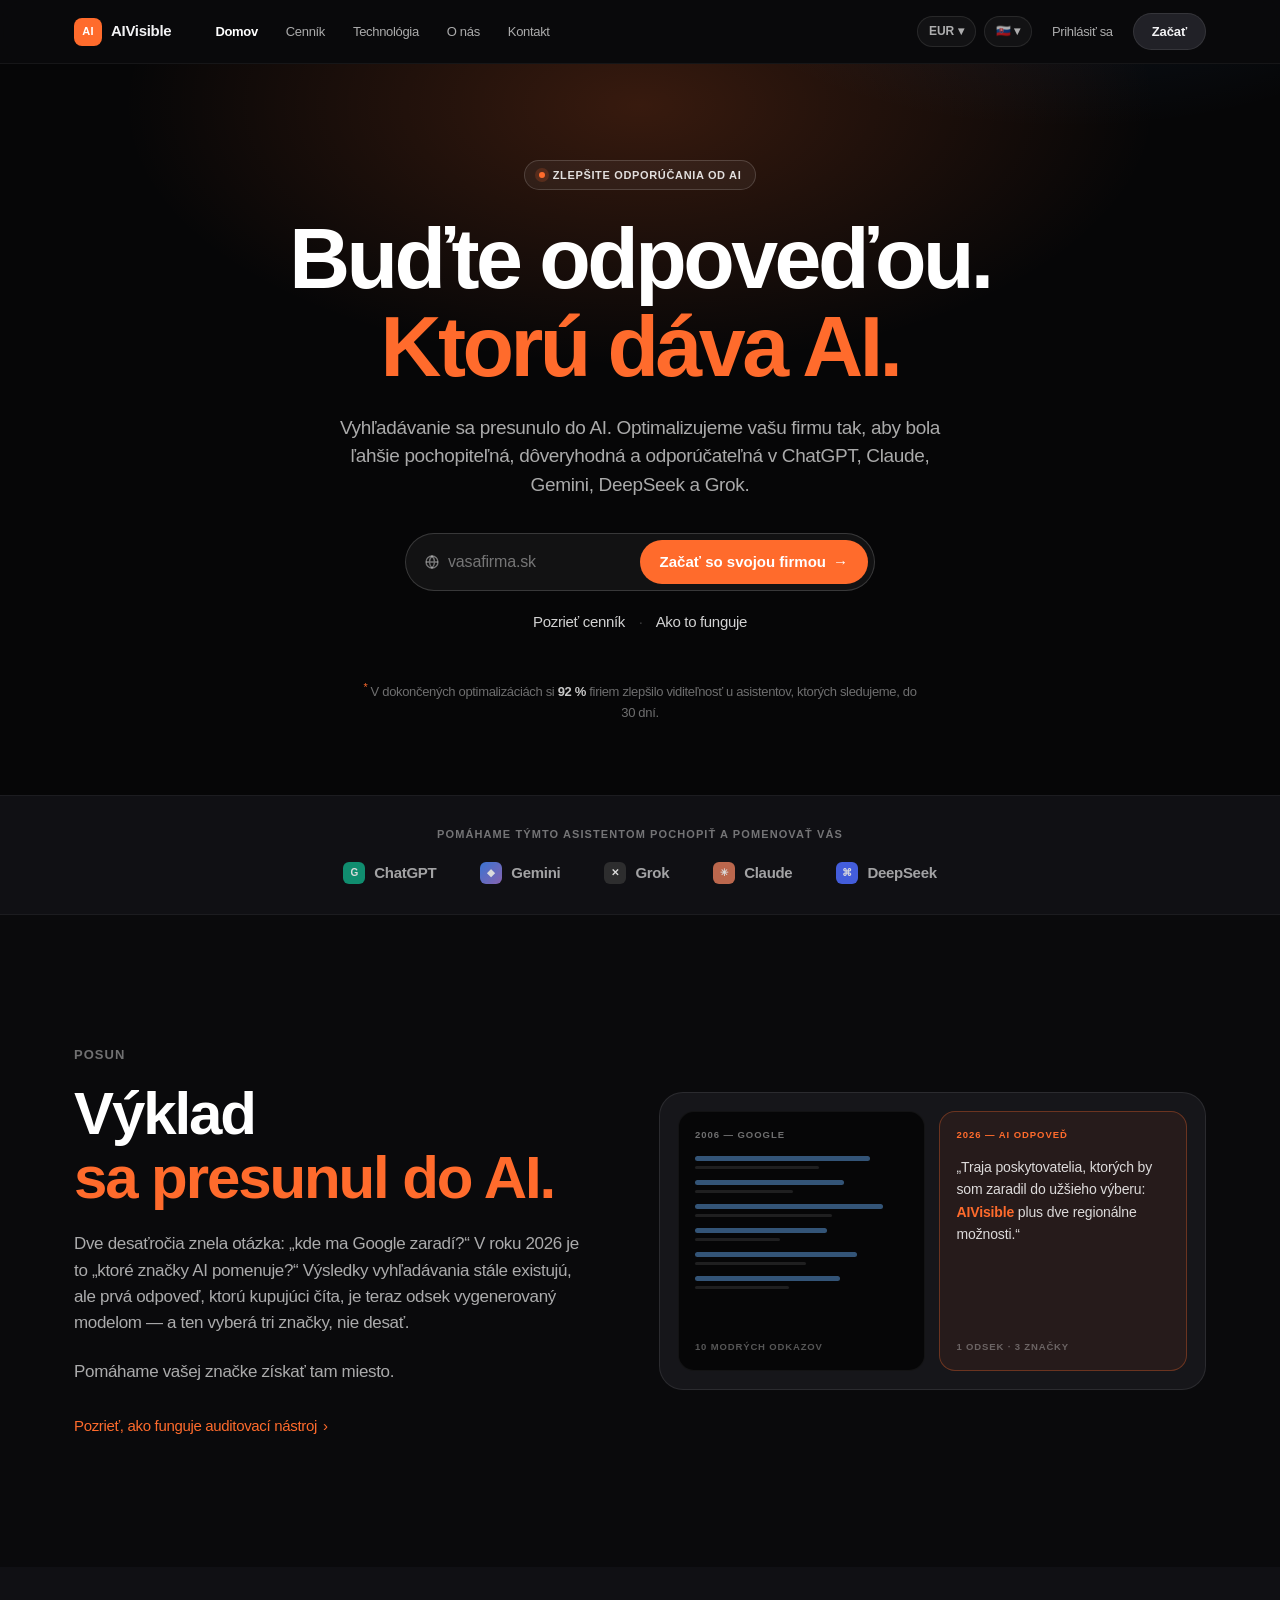
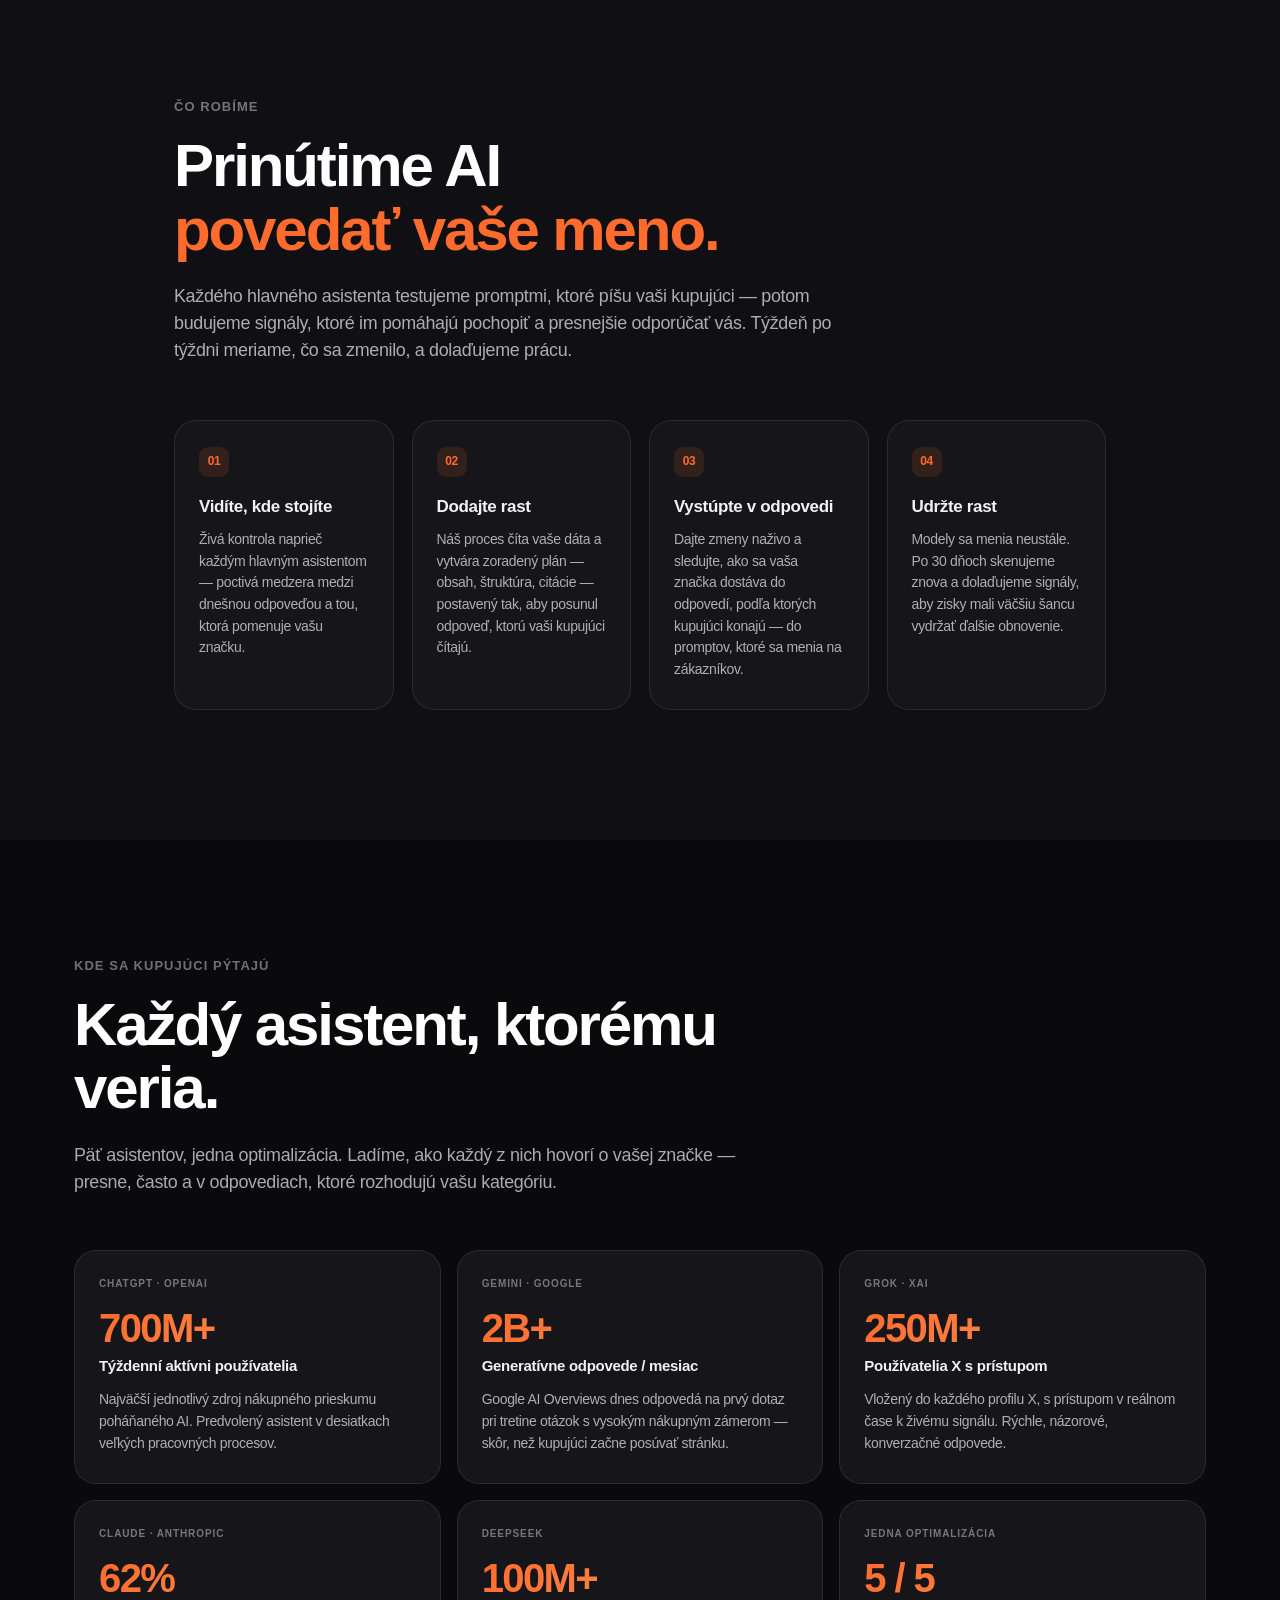
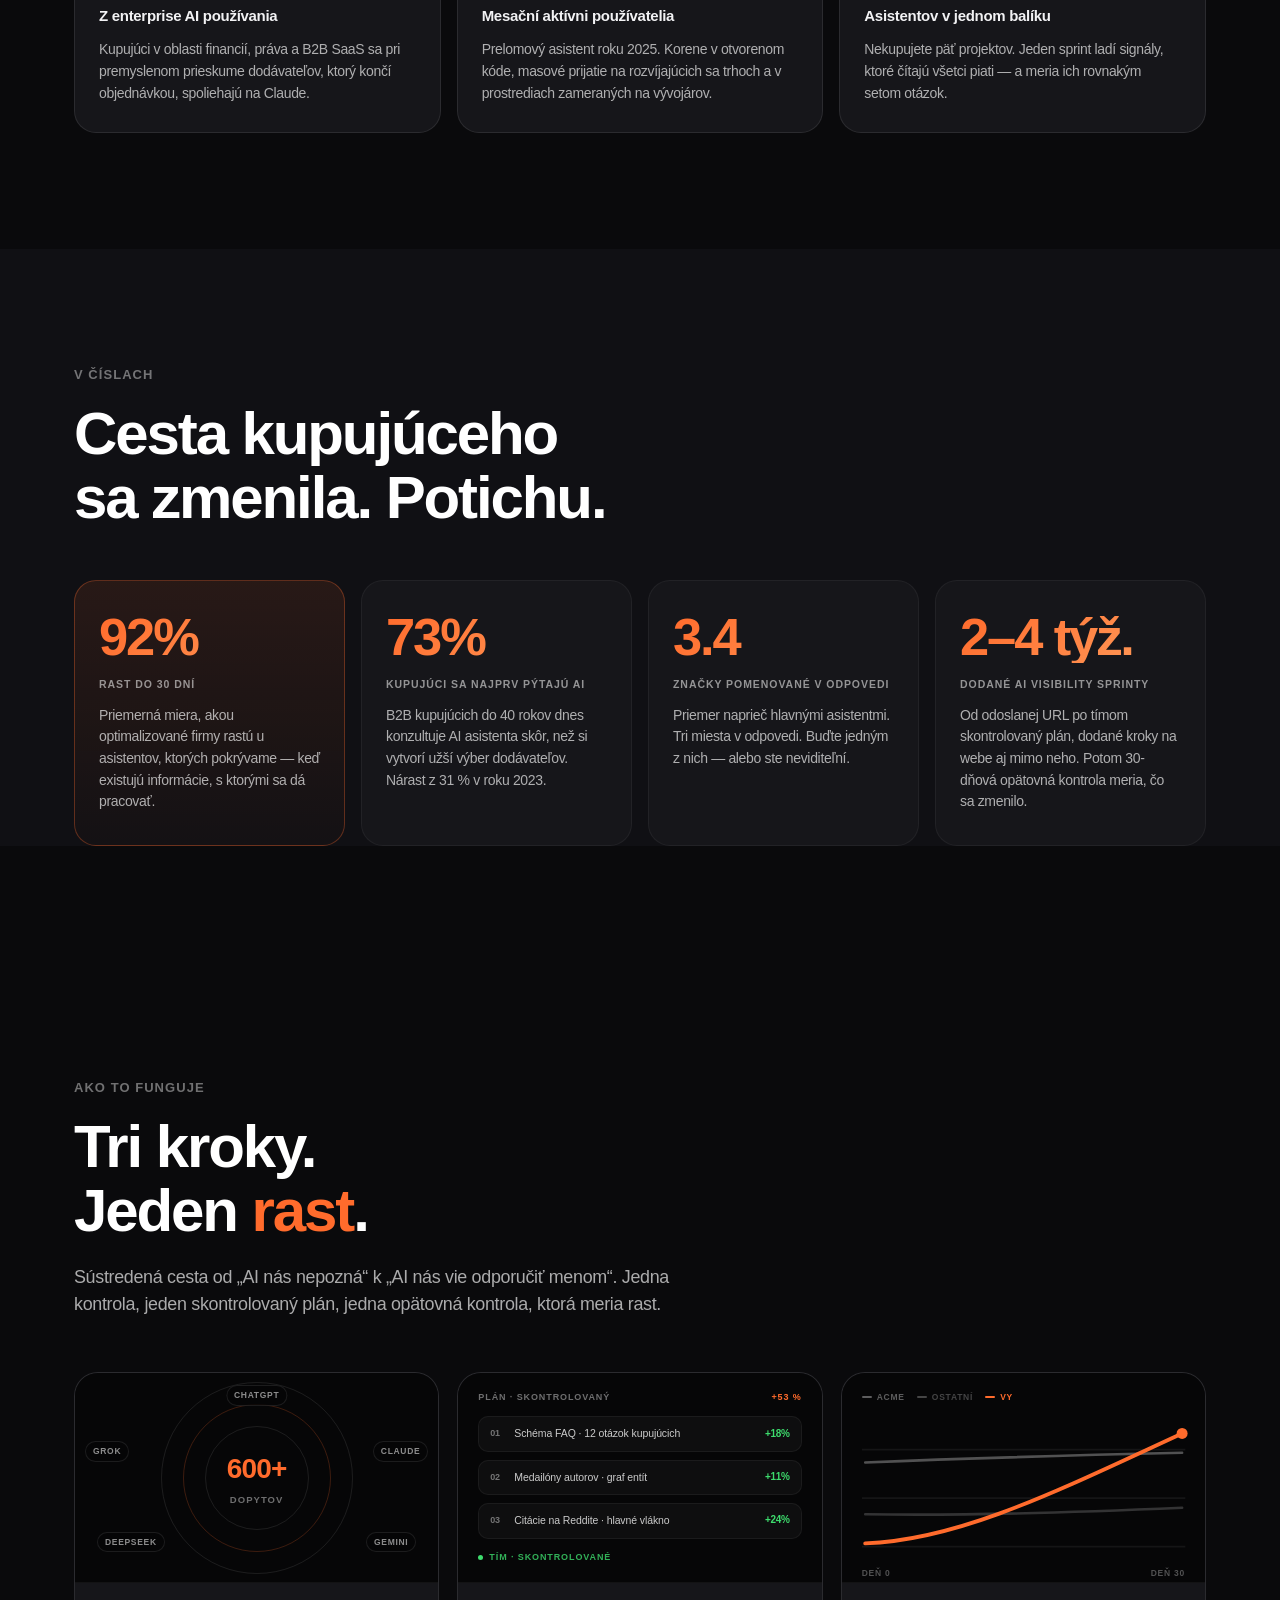
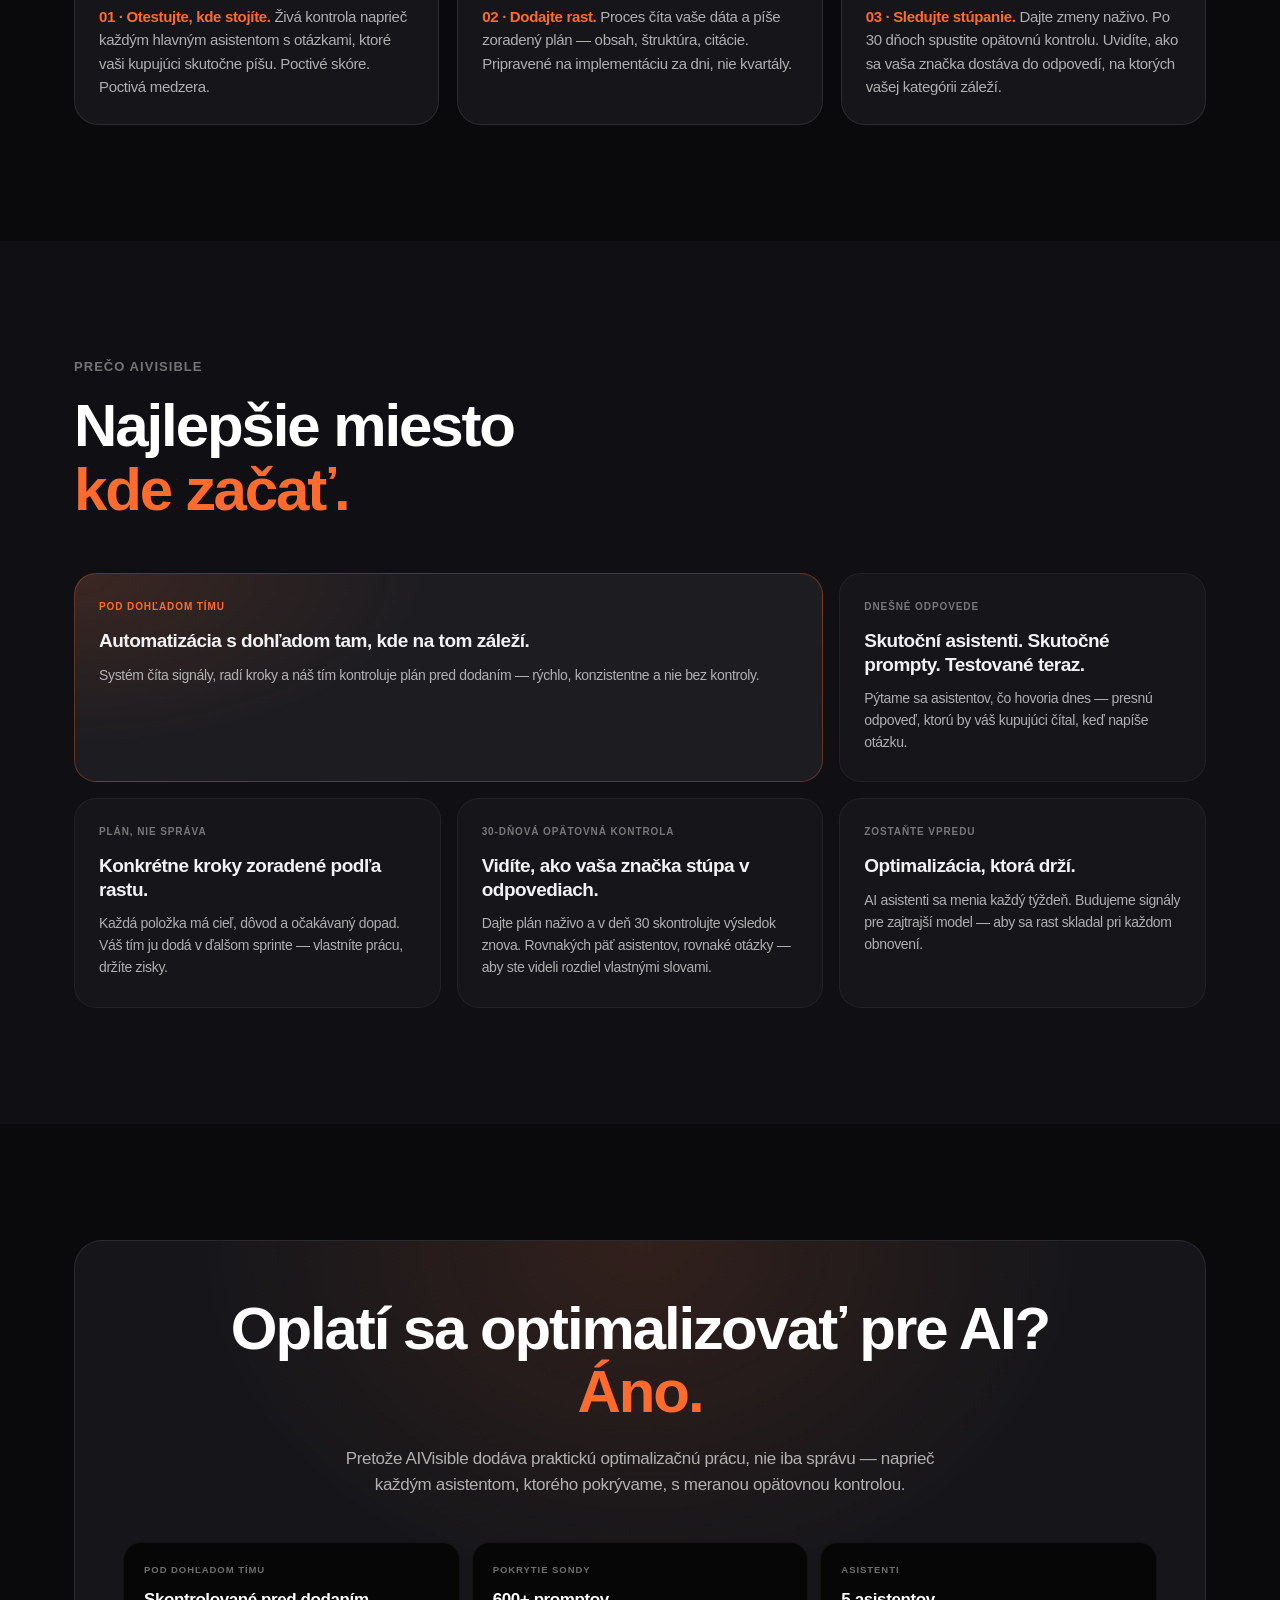
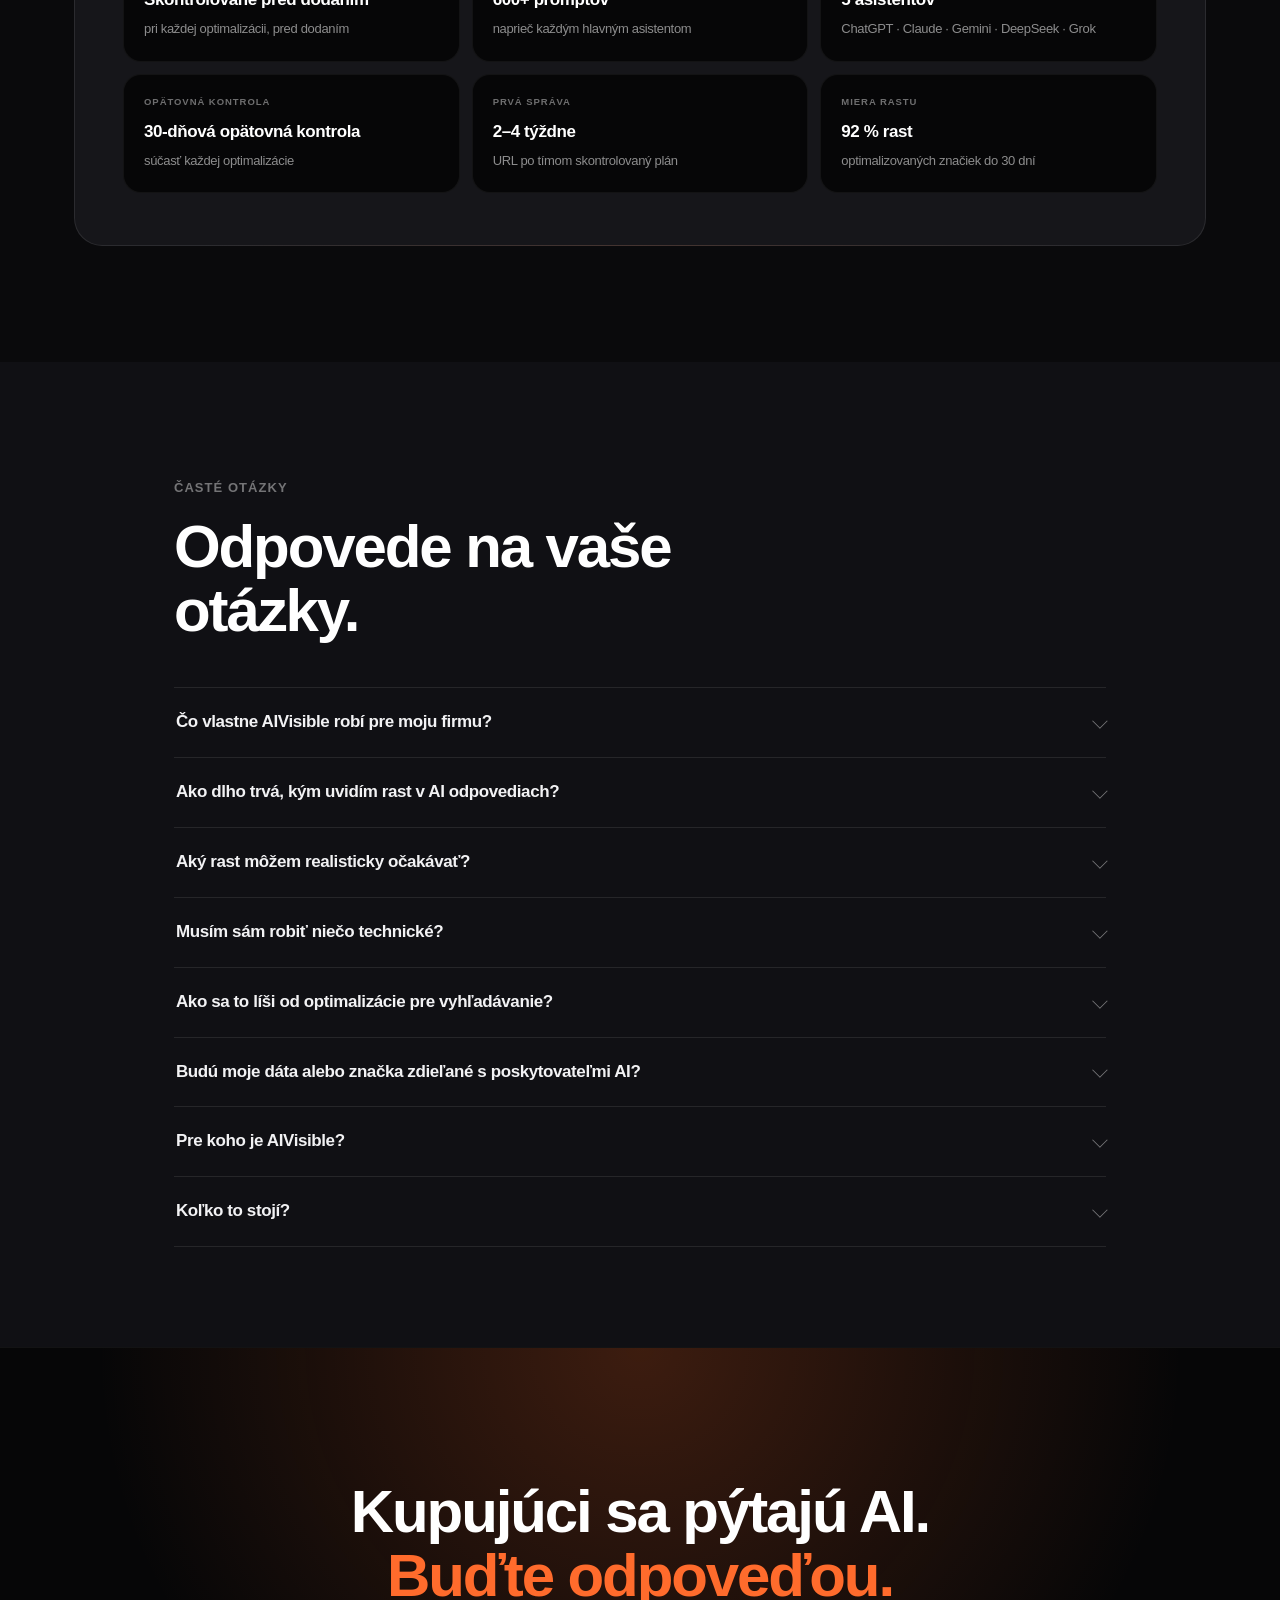
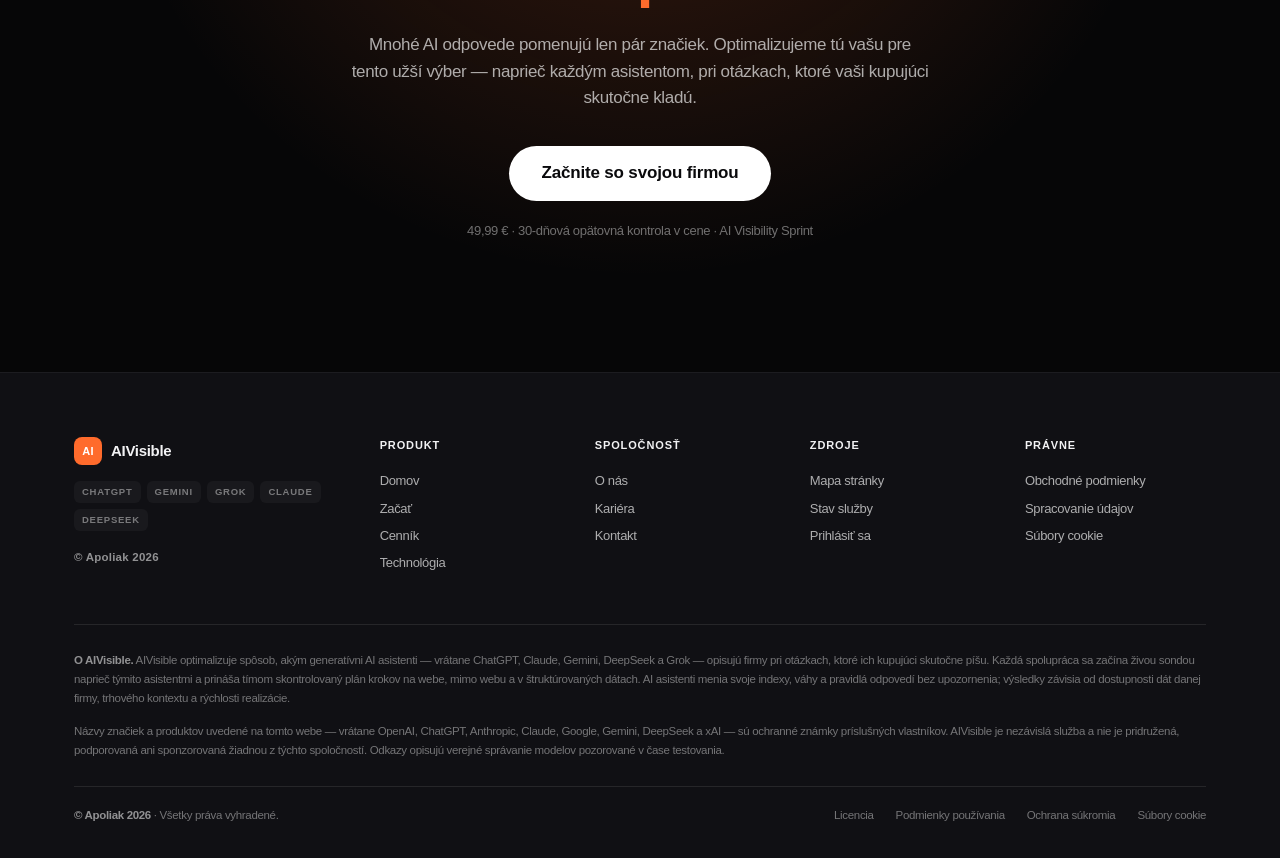
==== index.html @ 4562a752 "Add AIVisible, a dark static marketing site" ====
<!DOCTYPE html>
<!-- © Apoliak 2026 — Všetky práva vyhradené. Neoprávnené kopírovanie a šírenie zakázané. -->
<html lang="sk">
<head>
<meta charset="utf-8">
<meta name="viewport" content="width=device-width, initial-scale=1">
<title>Buďte odpoveďou, ktorú dáva AI — naprieč všetkými 5 asistentmi · AIVisible</title>
<meta name="description" content="Vyhľadávanie sa presunulo do AI. Optimalizujeme vašu firmu tak, aby bola ľahšie pochopiteľná, dôveryhodná a odporúčateľná v ChatGPT, Claude, Gemini, DeepSeek a Grok.">
<meta name="theme-color" content="#0a0a0c">
<meta name="author" content="Apoliak">
<meta name="copyright" content="© Apoliak 2026 — Všetky práva vyhradené">
<link rel="canonical" href="https://aivisible.sk/">
<meta property="og:type" content="website">
<meta property="og:title" content="Buďte odpoveďou, ktorú dáva AI · AIVisible">
<meta property="og:description" content="Optimalizujeme vašu firmu tak, aby ju AI asistenti chápali, dôverovali jej a odporúčali ju.">
<meta property="og:locale" content="sk_SK">
<link rel="icon" href="assets/img/icon.svg" type="image/svg+xml">
<script>document.documentElement.className += " js";</script>
<link rel="stylesheet" href="assets/css/style.css">
</head>
<body>

<!-- ============================ HEADER ============================ -->
<header class="nav">
  <div class="nav__inner">
    <a class="nav__brand" href="index.html">
      <span class="nav__logo" aria-hidden="true">AI</span>
      <span>AIVisible</span>
    </a>
    <nav class="nav__links" aria-label="Hlavná navigácia">
      <a href="index.html" aria-current="page">Domov</a>
      <a href="pricing.html">Cenník</a>
      <a href="technology.html">Technológia</a>
      <a href="about-us.html">O nás</a>
      <a href="contact.html">Kontakt</a>
    </nav>
    <span class="nav__spacer"></span>
    <div class="nav__actions">
      <button class="nav__pill" type="button">EUR &#9662;</button>
      <button class="nav__pill" type="button">🇸🇰 &#9662;</button>
      <a class="nav__signin" href="contact.html">Prihlásiť sa</a>
      <a class="btn btn--dark nav__cta" href="pricing.html">Začať</a>
      <button class="nav__burger" type="button" aria-label="Prepnúť navigáciu" aria-expanded="false">
        <span></span><span></span><span></span>
      </button>
    </div>
  </div>
</header>

<aside class="drawer">
  <a href="index.html">Domov</a>
  <a href="pricing.html">Cenník</a>
  <a href="technology.html">Technológia</a>
  <a href="about-us.html">O nás</a>
  <a href="contact.html">Kontakt</a>
  <div class="drawer__cta">
    <a class="btn btn--accent btn--lg" href="pricing.html">Začať so svojou firmou</a>
  </div>
  <div class="drawer__copy">© Apoliak 2026 · Všetky práva vyhradené.</div>
</aside>

<main>

  <!-- ============================ HERO ============================ -->
  <section class="hero">
    <div class="hero__bg" aria-hidden="true"></div>
    <div class="container hero__inner">
      <span class="chip reveal"><span class="chip__dot"></span>Zlepšite odporúčania od AI</span>

      <h1 class="display-1 reveal" data-delay="60">
        <span class="line">Buďte odpoveďou.</span>
        <span class="line line--accent">Ktorú dáva AI.</span>
      </h1>

      <p class="lede reveal" data-delay="120">
        Vyhľadávanie sa presunulo do AI. Optimalizujeme vašu firmu tak, aby bola ľahšie
        pochopiteľná, dôveryhodná a odporúčateľná v ChatGPT, Claude, Gemini, DeepSeek a Grok.
      </p>

      <form class="hero__form reveal" data-audit data-delay="180" aria-label="Začať optimalizáciu">
        <span class="hero__form-icon" aria-hidden="true">
          <svg width="16" height="16" viewBox="0 0 24 24" fill="none" stroke="currentColor" stroke-width="2">
            <circle cx="12" cy="12" r="9"></circle><path d="M3 12h18M12 3c2.5 2.7 3.8 5.7 3.8 9s-1.3 6.3-3.8 9c-2.5-2.7-3.8-5.7-3.8-9S9.5 5.7 12 3z"></path>
          </svg>
        </span>
        <input type="text" placeholder="vasafirma.sk" aria-label="Adresa vášho webu" autocomplete="url">
        <button type="submit">Začať so svojou firmou <span aria-hidden="true">→</span></button>
      </form>

      <p class="hero__secondary reveal" data-delay="220">
        <a href="pricing.html">Pozrieť cenník</a>
        <span class="hero__sep">·</span>
        <a href="technology.html">Ako to funguje</a>
      </p>

      <p class="hero__note reveal" data-delay="260">
        <sup>*</sup> V dokončených optimalizáciách si <strong>92 %</strong> firiem zlepšilo
        viditeľnosť u asistentov, ktorých sledujeme, do 30 dní.
      </p>
    </div>
  </section>

  <!-- ============================ ENGINES ============================ -->
  <section class="engines">
    <div class="container">
      <div class="engines__cap">Pomáhame týmto asistentom pochopiť a pomenovať vás</div>
      <div class="engines__row">
        <span class="engine engine--gpt"><span class="engine__mark" aria-hidden="true">G</span>ChatGPT</span>
        <span class="engine engine--gem"><span class="engine__mark" aria-hidden="true">◆</span>Gemini</span>
        <span class="engine engine--grok"><span class="engine__mark" aria-hidden="true">✕</span>Grok</span>
        <span class="engine engine--claude"><span class="engine__mark" aria-hidden="true">✳</span>Claude</span>
        <span class="engine engine--ds"><span class="engine__mark" aria-hidden="true">⌘</span>DeepSeek</span>
      </div>
    </div>
  </section>

  <!-- ============================ SHIFT ============================ -->
  <section class="shift">
    <div class="container container--wide">
      <div class="shift__grid">
        <div class="shift__copy reveal">
          <span class="eyebrow">Posun</span>
          <h2 class="display-2">
            <span class="line">Výklad</span>
            <span class="line line--accent">sa presunul do AI.</span>
          </h2>
          <p>
            Dve desaťročia znela otázka: „kde ma Google zaradí?“ V roku 2026 je to
            „ktoré značky AI pomenuje?“ Výsledky vyhľadávania stále existujú, ale prvá
            odpoveď, ktorú kupujúci číta, je teraz odsek vygenerovaný modelom — a ten
            vyberá tri značky, nie desať.
          </p>
          <p>Pomáhame vašej značke získať tam miesto.</p>
          <a class="arrow-link shift__link" href="technology.html">
            Pozrieť, ako funguje auditovací nástroj <span aria-hidden="true">›</span>
          </a>
        </div>

        <div class="reveal" data-delay="120">
          <div class="split-mock">
            <div class="mock-pane">
              <div class="mock-pane__cap">2006 — Google</div>
              <div class="mock-links" aria-hidden="true">
                <span class="mock-link"><i style="width:82%"></i><u style="width:58%"></u></span>
                <span class="mock-link"><i style="width:70%"></i><u style="width:46%"></u></span>
                <span class="mock-link"><i style="width:88%"></i><u style="width:64%"></u></span>
                <span class="mock-link"><i style="width:62%"></i><u style="width:40%"></u></span>
                <span class="mock-link"><i style="width:76%"></i><u style="width:52%"></u></span>
                <span class="mock-link"><i style="width:68%"></i><u style="width:44%"></u></span>
              </div>
              <div class="mock-pane__foot">10 modrých odkazov</div>
            </div>

            <div class="mock-pane mock-pane--now">
              <div class="mock-pane__cap">2026 — AI odpoveď</div>
              <p class="mock-answer">
                „Traja poskytovatelia, ktorých by som zaradil do užšieho výberu:
                <b>AIVisible</b> plus dve regionálne možnosti.“
              </p>
              <div class="mock-pane__foot">1 odsek · 3 značky</div>
            </div>
          </div>
        </div>
      </div>
    </div>
  </section>

  <!-- ============================ PILLARS ============================ -->
  <section class="pillars">
    <div class="container">
      <div class="pillars__head reveal">
        <span class="eyebrow">Čo robíme</span>
        <h2 class="display-2">
          <span class="line">Prinútime AI</span>
          <span class="line line--accent">povedať vaše meno.</span>
        </h2>
        <p class="lede">
          Každého hlavného asistenta testujeme promptmi, ktoré píšu vaši kupujúci — potom
          budujeme signály, ktoré im pomáhajú pochopiť a presnejšie odporúčať vás.
          Týždeň po týždni meriame, čo sa zmenilo, a dolaďujeme prácu.
        </p>
      </div>

      <div class="pillars__grid">
        <div class="pillar reveal">
          <div class="pillar__num">01</div>
          <h3>Vidíte, kde stojíte</h3>
          <p>Živá kontrola naprieč každým hlavným asistentom — poctivá medzera medzi dnešnou odpoveďou a tou, ktorá pomenuje vašu značku.</p>
        </div>
        <div class="pillar reveal" data-delay="80">
          <div class="pillar__num">02</div>
          <h3>Dodajte rast</h3>
          <p>Náš proces číta vaše dáta a vytvára zoradený plán — obsah, štruktúra, citácie — postavený tak, aby posunul odpoveď, ktorú vaši kupujúci čítajú.</p>
        </div>
        <div class="pillar reveal" data-delay="160">
          <div class="pillar__num">03</div>
          <h3>Vystúpte v odpovedi</h3>
          <p>Dajte zmeny naživo a sledujte, ako sa vaša značka dostáva do odpovedí, podľa ktorých kupujúci konajú — do promptov, ktoré sa menia na zákazníkov.</p>
        </div>
        <div class="pillar reveal" data-delay="240">
          <div class="pillar__num">04</div>
          <h3>Udržte rast</h3>
          <p>Modely sa menia neustále. Po 30 dňoch skenujeme znova a dolaďujeme signály, aby zisky mali väčšiu šancu vydržať ďalšie obnovenie.</p>
        </div>
      </div>
    </div>
  </section>

  <!-- ============================ HIGHLIGHTS ============================ -->
  <section class="highlights">
    <div class="container container--wide">
      <div class="highlights__head reveal">
        <span class="eyebrow">Kde sa kupujúci pýtajú</span>
        <h2 class="display-2">Každý asistent, ktorému veria.</h2>
        <p class="lede">
          Päť asistentov, jedna optimalizácia. Ladíme, ako každý z nich hovorí o vašej
          značke — presne, často a v odpovediach, ktoré rozhodujú vašu kategóriu.
        </p>
      </div>

      <div class="highlights__grid">
        <article class="hl-card reveal">
          <div class="hl-card__chip">ChatGPT · OpenAI</div>
          <div class="hl-card__stat">700M+</div>
          <h3 class="hl-card__name">Týždenní aktívni používatelia</h3>
          <p class="hl-card__note">Najväčší jednotlivý zdroj nákupného prieskumu poháňaného AI. Predvolený asistent v desiatkach veľkých pracovných procesov.</p>
        </article>

        <article class="hl-card reveal" data-delay="70">
          <div class="hl-card__chip">Gemini · Google</div>
          <div class="hl-card__stat">2B+</div>
          <h3 class="hl-card__name">Generatívne odpovede / mesiac</h3>
          <p class="hl-card__note">Google AI Overviews dnes odpovedá na prvý dotaz pri tretine otázok s vysokým nákupným zámerom — skôr, než kupujúci začne posúvať stránku.</p>
        </article>

        <article class="hl-card reveal" data-delay="140">
          <div class="hl-card__chip">Grok · xAI</div>
          <div class="hl-card__stat">250M+</div>
          <h3 class="hl-card__name">Používatelia X s prístupom</h3>
          <p class="hl-card__note">Vložený do každého profilu X, s prístupom v reálnom čase k živému signálu. Rýchle, názorové, konverzačné odpovede.</p>
        </article>

        <article class="hl-card reveal" data-delay="70">
          <div class="hl-card__chip">Claude · Anthropic</div>
          <div class="hl-card__stat">62%</div>
          <h3 class="hl-card__name">Z enterprise AI používania</h3>
          <p class="hl-card__note">Kupujúci v oblasti financií, práva a B2B SaaS sa pri premyslenom prieskume dodávateľov, ktorý končí objednávkou, spoliehajú na Claude.</p>
        </article>

        <article class="hl-card reveal" data-delay="140">
          <div class="hl-card__chip">DeepSeek</div>
          <div class="hl-card__stat">100M+</div>
          <h3 class="hl-card__name">Mesační aktívni používatelia</h3>
          <p class="hl-card__note">Prelomový asistent roku 2025. Korene v otvorenom kóde, masové prijatie na rozvíjajúcich sa trhoch a v prostrediach zameraných na vývojárov.</p>
        </article>

        <article class="hl-card reveal" data-delay="210">
          <div class="hl-card__chip">Jedna optimalizácia</div>
          <div class="hl-card__stat">5 / 5</div>
          <h3 class="hl-card__name">Asistentov v jednom balíku</h3>
          <p class="hl-card__note">Nekupujete päť projektov. Jeden sprint ladí signály, ktoré čítajú všetci piati — a meria ich rovnakým setom otázok.</p>
        </article>
      </div>
    </div>
  </section>

  <!-- ============================ NUMBERS ============================ -->
  <section class="numbers">
    <div class="container container--wide">
      <div class="numbers__head reveal">
        <span class="eyebrow">V číslach</span>
        <h2 class="display-2">Cesta kupujúceho<br>sa zmenila. Potichu.</h2>
      </div>

      <div class="numbers__grid">
        <div class="num-card num-card--lift reveal">
          <div class="num-card__num"><span data-count="92" data-suffix="%">92%</span></div>
          <div class="num-card__lab">Rast do 30 dní</div>
          <p class="num-card__note">Priemerná miera, akou optimalizované firmy rastú u asistentov, ktorých pokrývame — keď existujú informácie, s ktorými sa dá pracovať.</p>
        </div>

        <div class="num-card reveal" data-delay="80">
          <div class="num-card__num"><span data-count="73" data-suffix="%">73%</span></div>
          <div class="num-card__lab">Kupujúci sa najprv pýtajú AI</div>
          <p class="num-card__note">B2B kupujúcich do 40 rokov dnes konzultuje AI asistenta skôr, než si vytvorí užší výber dodávateľov. Nárast z 31 % v roku 2023.</p>
        </div>

        <div class="num-card reveal" data-delay="160">
          <div class="num-card__num"><span data-count="3.4">3.4</span></div>
          <div class="num-card__lab">Značky pomenované v odpovedi</div>
          <p class="num-card__note">Priemer naprieč hlavnými asistentmi. Tri miesta v odpovedi. Buďte jedným z nich — alebo ste neviditeľní.</p>
        </div>

        <div class="num-card reveal" data-delay="240">
          <div class="num-card__num">2–4 týž.</div>
          <div class="num-card__lab">Dodané AI Visibility Sprinty</div>
          <p class="num-card__note">Od odoslanej URL po tímom skontrolovaný plán, dodané kroky na webe aj mimo neho. Potom 30-dňová opätovná kontrola meria, čo sa zmenilo.</p>
        </div>
      </div>
    </div>
  </section>

  <!-- ============================ BAND / HOW IT WORKS ============================ -->
  <section class="band">
    <div class="container container--wide">
      <div class="band__head reveal">
        <span class="eyebrow">Ako to funguje</span>
        <h2 class="display-2">Tri kroky.<br>Jeden <span class="accent">rast</span>.</h2>
        <p class="lede">
          Sústredená cesta od „AI nás nepozná“ k „AI nás vie odporučiť menom“.
          Jedna kontrola, jeden skontrolovaný plán, jedna opätovná kontrola, ktorá meria rast.
        </p>
      </div>

      <div class="band__grid">
        <!-- 01 -->
        <article class="pro-card reveal">
          <div class="pro-card__visual">
            <div class="probe">
              <i class="probe__ring" aria-hidden="true"></i>
              <i class="probe__ring" aria-hidden="true"></i>
              <i class="probe__ring" aria-hidden="true"></i>
              <span class="probe__tag">CHATGPT</span>
              <span class="probe__tag">CLAUDE</span>
              <span class="probe__tag">GEMINI</span>
              <span class="probe__tag">DEEPSEEK</span>
              <span class="probe__tag">GROK</span>
              <div class="probe__core"><b>600+</b><span>Dopytov</span></div>
            </div>
          </div>
          <div class="pro-card__body">
            <p class="pro-card__lead">
              <span class="accent">01 · Otestujte, kde stojíte.</span>
              Živá kontrola naprieč každým hlavným asistentom s otázkami, ktoré vaši
              kupujúci skutočne píšu. Poctivé skóre. Poctivá medzera.
            </p>
          </div>
        </article>

        <!-- 02 -->
        <article class="pro-card reveal" data-delay="90">
          <div class="pro-card__visual">
            <div class="plan">
              <div class="plan__cap"><span>Plán · skontrolovaný</span><b>+53 %</b></div>
              <div class="plan__rows">
                <div class="plan__row"><i>01</i><span>Schéma FAQ · 12 otázok kupujúcich</span><em>+18%</em></div>
                <div class="plan__row"><i>02</i><span>Medailóny autorov · graf entít</span><em>+11%</em></div>
                <div class="plan__row"><i>03</i><span>Citácie na Reddite · hlavné vlákno</span><em>+24%</em></div>
              </div>
              <div class="plan__foot">Tím · skontrolované</div>
            </div>
          </div>
          <div class="pro-card__body">
            <p class="pro-card__lead">
              <span class="accent">02 · Dodajte rast.</span>
              Proces číta vaše dáta a píše zoradený plán — obsah, štruktúra, citácie.
              Pripravené na implementáciu za dni, nie kvartály.
            </p>
          </div>
        </article>

        <!-- 03 -->
        <article class="pro-card reveal" data-delay="180">
          <div class="pro-card__visual">
            <div class="rise">
              <div class="rise__legend">
                <b style="color:rgba(255,255,255,.35)">ACME</b>
                <b style="color:rgba(255,255,255,.25)">Ostatní</b>
                <b class="is-you">Vy</b>
              </div>
              <div class="rise__chart">
                <svg viewBox="0 0 200 90" preserveAspectRatio="none" role="img" aria-label="Graf rastu viditeľnosti za 30 dní">
                  <line x1="0" y1="22" x2="200" y2="22" stroke="rgba(255,255,255,.06)" stroke-width="1"/>
                  <line x1="0" y1="52" x2="200" y2="52" stroke="rgba(255,255,255,.06)" stroke-width="1"/>
                  <line x1="0" y1="82" x2="200" y2="82" stroke="rgba(255,255,255,.06)" stroke-width="1"/>
                  <path d="M2 30 C 50 28, 110 26, 198 24" fill="none" stroke="rgba(255,255,255,.3)" stroke-width="1.6" stroke-linecap="round"/>
                  <path d="M2 62 C 60 63, 130 61, 198 58" fill="none" stroke="rgba(255,255,255,.18)" stroke-width="1.6" stroke-linecap="round"/>
                  <path d="M2 80 C 60 78, 120 48, 198 12" fill="none" stroke="#ff6b2c" stroke-width="2.4" stroke-linecap="round"/>
                  <circle cx="198" cy="12" r="3.4" fill="#ff6b2c"/>
                </svg>
              </div>
              <div class="rise__axis"><span>Deň 0</span><span>Deň 30</span></div>
            </div>
          </div>
          <div class="pro-card__body">
            <p class="pro-card__lead">
              <span class="accent">03 · Sledujte stúpanie.</span>
              Dajte zmeny naživo. Po 30 dňoch spustite opätovnú kontrolu. Uvidíte, ako sa
              vaša značka dostáva do odpovedí, na ktorých vašej kategórii záleží.
            </p>
          </div>
        </article>
      </div>
    </div>
  </section>

  <!-- ============================ WHY ============================ -->
  <section class="why">
    <div class="container container--wide">
      <div class="why__head reveal">
        <span class="eyebrow">Prečo AIVisible</span>
        <h2 class="display-2">
          <span class="line">Najlepšie miesto</span>
          <span class="line line--accent">kde začať.</span>
        </h2>
      </div>

      <div class="why__grid">
        <article class="why-card reveal">
          <div class="why-card__chip">Pod dohľadom tímu</div>
          <h3 class="why-card__h">Automatizácia s dohľadom tam, kde na tom záleží.</h3>
          <p class="why-card__p">Systém číta signály, radí kroky a náš tím kontroluje plán pred dodaním — rýchlo, konzistentne a nie bez kontroly.</p>
        </article>

        <article class="why-card reveal" data-delay="70">
          <div class="why-card__chip">Dnešné odpovede</div>
          <h3 class="why-card__h">Skutoční asistenti. Skutočné prompty. Testované teraz.</h3>
          <p class="why-card__p">Pýtame sa asistentov, čo hovoria dnes — presnú odpoveď, ktorú by váš kupujúci čítal, keď napíše otázku.</p>
        </article>

        <article class="why-card reveal" data-delay="140">
          <div class="why-card__chip">Plán, nie správa</div>
          <h3 class="why-card__h">Konkrétne kroky zoradené podľa rastu.</h3>
          <p class="why-card__p">Každá položka má cieľ, dôvod a očakávaný dopad. Váš tím ju dodá v ďalšom sprinte — vlastníte prácu, držíte zisky.</p>
        </article>

        <article class="why-card reveal" data-delay="210">
          <div class="why-card__chip">30-dňová opätovná kontrola</div>
          <h3 class="why-card__h">Vidíte, ako vaša značka stúpa v odpovediach.</h3>
          <p class="why-card__p">Dajte plán naživo a v deň 30 skontrolujte výsledok znova. Rovnakých päť asistentov, rovnaké otázky — aby ste videli rozdiel vlastnými slovami.</p>
        </article>

        <article class="why-card reveal" data-delay="280">
          <div class="why-card__chip">Zostaňte vpredu</div>
          <h3 class="why-card__h">Optimalizácia, ktorá drží.</h3>
          <p class="why-card__p">AI asistenti sa menia každý týždeň. Budujeme signály pre zajtrajší model — aby sa rast skladal pri každom obnovení.</p>
        </article>
      </div>
    </div>
  </section>

  <!-- ============================ UPGRADE ============================ -->
  <section class="upgrade">
    <div class="container container--wide">
      <div class="upgrade__card reveal">
        <h2 class="display-2">
          <span class="line">Oplatí sa optimalizovať pre AI?</span>
          <span class="line line--accent">Áno.</span>
        </h2>
        <p class="upgrade__sub">
          Pretože AIVisible dodáva praktickú optimalizačnú prácu, nie iba správu — naprieč
          každým asistentom, ktorého pokrývame, s meranou opätovnou kontrolou.
        </p>

        <div class="upgrade__grid">
          <div class="up-tile">
            <div class="up-tile__k">Pod dohľadom tímu</div>
            <div class="up-tile__v">Skontrolované pred dodaním</div>
            <div class="up-tile__n">pri každej optimalizácii, pred dodaním</div>
          </div>
          <div class="up-tile">
            <div class="up-tile__k">Pokrytie sondy</div>
            <div class="up-tile__v">600+ promptov</div>
            <div class="up-tile__n">naprieč každým hlavným asistentom</div>
          </div>
          <div class="up-tile">
            <div class="up-tile__k">Asistenti</div>
            <div class="up-tile__v">5 asistentov</div>
            <div class="up-tile__n">ChatGPT · Claude · Gemini · DeepSeek · Grok</div>
          </div>
          <div class="up-tile">
            <div class="up-tile__k">Opätovná kontrola</div>
            <div class="up-tile__v">30-dňová opätovná kontrola</div>
            <div class="up-tile__n">súčasť každej optimalizácie</div>
          </div>
          <div class="up-tile">
            <div class="up-tile__k">Prvá správa</div>
            <div class="up-tile__v">2–4 týždne</div>
            <div class="up-tile__n">URL po tímom skontrolovaný plán</div>
          </div>
          <div class="up-tile">
            <div class="up-tile__k">Miera rastu</div>
            <div class="up-tile__v">92 % rast</div>
            <div class="up-tile__n">optimalizovaných značiek do 30 dní</div>
          </div>
        </div>
      </div>
    </div>
  </section>

  <!-- ============================ FAQ ============================ -->
  <section class="faq">
    <div class="container">
      <div class="faq__head reveal">
        <span class="eyebrow">Časté otázky</span>
        <h2 class="display-2">Odpovede na vaše otázky.</h2>
      </div>

      <div class="faq__list reveal">
        <details class="faq-item">
          <summary>Čo vlastne AIVisible robí pre moju firmu?</summary>
          <div class="faq-item__a">
            Optimalizujeme vašu firmu tak, aby jej AI asistenti — ChatGPT, Claude, Gemini,
            DeepSeek a Grok — rozumeli a odporúčali ju, keď sa vaši kupujúci pýtajú.
            Krátky test zmeria, kde stojíte dnes. Optimalizačný plán pohne výsledkom
            v priebehu týždňov: obsah, ktorý môžu asistenti citovať, štruktúra, ktorú vedia
            čítať, citácie, ktorým dôverujú. Váš tím dodá zmeny, my sledujeme rast.
          </div>
        </details>

        <details class="faq-item">
          <summary>Ako dlho trvá, kým uvidím rast v AI odpovediach?</summary>
          <div class="faq-item__a">
            Váš AI Visibility Sprint — skontrolovaný plán plus práca s obchodným kontextom,
            citáciami a signálmi pripravenými pre AI — príde za 2–4 týždne. Keď je naživo,
            väčšina firiem vidí zmysluplný pohyb do 30 dní. 30-dňová opätovná kontrola je
            súčasťou procesu, aby ste presne videli, kde vás asistenti začali pomenúvať.
          </div>
        </details>

        <details class="faq-item">
          <summary>Aký rast môžem realisticky očakávať?</summary>
          <div class="faq-item__a">
            V priemere 92 % optimalizovaných firiem rastie naprieč asistentmi, ktorých
            pokrývame, do 30 dní — keď existujú informácie o vašej firme, z ktorých sa
            modely môžu učiť. Vopred vám jasne povieme, či sú vaše dáta v dobrej forme
            a ktorí asistenti sa podľa nás pohnú najrýchlejšie pre vašu kategóriu.
          </div>
        </details>

        <details class="faq-item">
          <summary>Musím sám robiť niečo technické?</summary>
          <div class="faq-item__a">
            Každá položka v pláne je konkrétna akcia s cieľom, dôvodom a očakávaným rastom.
            Väčšina sú zmeny obsahu alebo štruktúrovaných dát, ktoré vie malý tím dodať
            v jednom sprinte. Počas celého procesu môžete písať nášmu tímu — otázky,
            priame odpovede od ľudí, ktorí dohliadajú na proces.
          </div>
        </details>

        <details class="faq-item">
          <summary>Ako sa to líši od optimalizácie pre vyhľadávanie?</summary>
          <div class="faq-item__a">
            Optimalizácia pre vyhľadávanie posúva desať odkazov na stránke. AI Visibility
            Sprint posúva odsek, ktorý asistent vygeneruje, keď sa kupujúci pýta, komu veriť.
            Signály spolu súvisia, ale rast prichádza z obchodného kontextu, formulácií
            pripravených pre odpoveď a dôkazových signálov, ktoré práca len pre vyhľadávanie
            často míňa.
          </div>
        </details>

        <details class="faq-item">
          <summary>Budú moje dáta alebo značka zdieľané s poskytovateľmi AI?</summary>
          <div class="faq-item__a">
            Naše sondy používajú verejné API, ktoré používa ktokoľvek iný. Nikdy nedávame
            asistentom tréningové dáta o vašej značke a nikdy nezapíname váš účet do
            tréningu modelov. Váš plán, skóre a výsledky opätovnej kontroly zostávajú
            súkromné pre váš tím.
          </div>
        </details>

        <details class="faq-item">
          <summary>Pre koho je AIVisible?</summary>
          <div class="faq-item__a">
            Pre firmy, ktorých kupujúci sa pýtajú AI asistenta na ich kategóriu — B2B SaaS,
            profesionálne služby, premyslený e-commerce, zdravotníctvo, financie, cestovanie,
            agentúry. Ak sú vaši kupujúci do 40 rokov a používajú AI nástroje, tieto odpovede
            už ovplyvňujú, ktoré značky si zapamätajú.
          </div>
        </details>

        <details class="faq-item">
          <summary>Koľko to stojí?</summary>
          <div class="faq-item__a">
            AI Visibility Sprint začína na 49,99 € za značku. Jedna pevná cena pokrýva
            zvolený rozsah asistentov, každý súbor otázok, ktorý spustíme, aj 30-dňovú
            opätovnú kontrolu, ktorá meria rast. Detaily nájdete v <a href="pricing.html">cenníku</a>.
          </div>
        </details>
      </div>
    </div>
  </section>

  <!-- ============================ CTA ============================ -->
  <section class="cta">
    <div class="cta__inner reveal">
      <h2 class="display-2">
        <span class="line">Kupujúci sa pýtajú AI.</span>
        <span class="line line--accent">Buďte odpoveďou.</span>
      </h2>
      <p>
        Mnohé AI odpovede pomenujú len pár značiek. Optimalizujeme tú vašu pre tento užší
        výber — naprieč každým asistentom, pri otázkach, ktoré vaši kupujúci skutočne kladú.
      </p>
      <a class="btn btn--white btn--lg" href="pricing.html">Začnite so svojou firmou</a>
      <span class="cta__sub">49,99 € · 30-dňová opätovná kontrola v cene · AI Visibility Sprint</span>
    </div>
  </section>

</main>

<!-- ============================ FOOTER ============================ -->
<footer class="footer">
  <div class="container container--wide">
    <div class="footer__top">
      <div class="footer__brand">
        <a class="nav__brand" href="index.html">
          <span class="nav__logo" aria-hidden="true">AI</span>
          <span>AIVisible</span>
        </a>
        <div class="footer__engines">
          <span>ChatGPT</span><span>Gemini</span><span>Grok</span><span>Claude</span><span>DeepSeek</span>
        </div>
        <div class="footer__copy">© Apoliak 2026</div>
      </div>

      <div class="footer__col">
        <h4>Produkt</h4>
        <a href="index.html">Domov</a>
        <a href="pricing.html">Začať</a>
        <a href="pricing.html">Cenník</a>
        <a href="technology.html">Technológia</a>
      </div>

      <div class="footer__col">
        <h4>Spoločnosť</h4>
        <a href="about-us.html">O nás</a>
        <a href="contact.html">Kariéra</a>
        <a href="contact.html">Kontakt</a>
      </div>

      <div class="footer__col">
        <h4>Zdroje</h4>
        <a href="index.html">Mapa stránky</a>
        <a href="contact.html">Stav služby</a>
        <a href="contact.html">Prihlásiť sa</a>
      </div>

      <div class="footer__col">
        <h4>Právne</h4>
        <a href="contact.html">Obchodné podmienky</a>
        <a href="contact.html">Spracovanie údajov</a>
        <a href="contact.html">Súbory cookie</a>
      </div>
    </div>

    <div class="footer__legal">
      <p>
        <strong>O AIVisible.</strong> AIVisible optimalizuje spôsob, akým generatívni AI
        asistenti — vrátane ChatGPT, Claude, Gemini, DeepSeek a Grok — opisujú firmy pri
        otázkach, ktoré ich kupujúci skutočne píšu. Každá spolupráca sa začína živou sondou
        naprieč týmito asistentmi a prináša tímom skontrolovaný plán krokov na webe, mimo
        webu a v štruktúrovaných dátach. AI asistenti menia svoje indexy, váhy a pravidlá
        odpovedí bez upozornenia; výsledky závisia od dostupnosti dát danej firmy, trhového
        kontextu a rýchlosti realizácie.
      </p>
      <p>
        Názvy značiek a produktov uvedené na tomto webe — vrátane OpenAI, ChatGPT, Anthropic,
        Claude, Google, Gemini, DeepSeek a xAI — sú ochranné známky príslušných vlastníkov.
        AIVisible je nezávislá služba a nie je pridružená, podporovaná ani sponzorovaná
        žiadnou z týchto spoločností. Odkazy opisujú verejné správanie modelov pozorované
        v čase testovania.
      </p>
    </div>

    <div class="footer__bottom">
      <span><strong>© Apoliak 2026</strong> · Všetky práva vyhradené.</span>
      <span class="grow"></span>
      <a href="LICENSE">Licencia</a>
      <a href="contact.html">Podmienky používania</a>
      <a href="contact.html">Ochrana súkromia</a>
      <a href="contact.html">Súbory cookie</a>
    </div>
  </div>
</footer>

<script src="assets/js/main.js"></script>
</body>
</html>
---- assets/css/style.css ----
/* ==========================================================================
   AIVisible — design system (dark)
   © Apoliak 2026 — Všetky práva vyhradené.
   ========================================================================== */

:root {
  color-scheme: dark;

  /* --- surfaces --- */
  --bg: #0a0a0c;          /* základná plocha */
  --bg-alt: #101014;      /* striedavá sekcia */
  --bg-deep: #060607;     /* najtmavšie pásy (hero, CTA) */
  --surface: #16161a;     /* karty */
  --surface-2: #1c1c21;   /* zdvihnuté karty */
  --surface-3: #212127;   /* inputy, dlaždice */

  /* --- accent --- */
  --accent: #ff6b2c;
  --accent-soft: #ff8954;
  --accent-dim: rgba(255, 107, 44, .12);
  --accent-line: rgba(255, 107, 44, .32);
  --accent-gradient: linear-gradient(135deg, #ff6b2c 0%, #ff9d5c 100%);

  --brand: #4d9fff;
  --brand-link: #6bb4ff;

  /* --- text --- */
  --ink: #f2f2f4;
  --ink-soft: rgba(255, 255, 255, .66);
  --muted: rgba(255, 255, 255, .42);
  --muted-strong: rgba(255, 255, 255, .54);

  /* --- lines --- */
  --line: rgba(255, 255, 255, .09);
  --line-soft: rgba(255, 255, 255, .05);
  --line-strong: rgba(255, 255, 255, .16);

  --good: #3ddc6d;
  --warn: #ff9500;
  --danger: #ff453a;

  --container: 980px;
  --container-lg: 1180px;
  --radius-card: 22px;
  --radius-pill: 980px;
  --radius-input: 12px;
  --header-height: 64px;

  --font: -apple-system, BlinkMacSystemFont, "SF Pro Display", "SF Pro Text",
    "Inter", "Helvetica Neue", Helvetica, Arial, sans-serif;
  --ease: cubic-bezier(.16, .84, .44, 1);
}

/* ---------- reset ---------- */
*, *::before, *::after { box-sizing: border-box; }
html { -webkit-text-size-adjust: 100%; scroll-behavior: smooth; background: var(--bg); }
body {
  margin: 0;
  font-family: var(--font);
  font-size: 15px;
  line-height: 1.47;
  letter-spacing: -.022em;
  color: var(--ink);
  background: var(--bg);
  -webkit-font-smoothing: antialiased;
  -moz-osx-font-smoothing: grayscale;
  overflow-x: hidden;
}
img, svg { display: block; max-width: 100%; }
a { color: var(--brand-link); text-decoration: none; }
a:hover { text-decoration: underline; }
button { font: inherit; color: inherit; }
h1, h2, h3, h4 { margin: 0; font-weight: 600; color: var(--ink); }
p { margin: 0; }
ul { margin: 0; padding: 0; list-style: none; }
:focus-visible { outline: 2px solid var(--accent); outline-offset: 3px; border-radius: 6px; }
::selection { background: rgba(255, 107, 44, .3); color: #fff; }

::-webkit-scrollbar { width: 11px; height: 11px; }
::-webkit-scrollbar-track { background: var(--bg); }
::-webkit-scrollbar-thumb { background: #2a2a31; border-radius: 8px; border: 3px solid var(--bg); }
::-webkit-scrollbar-thumb:hover { background: #3a3a44; }

/* ---------- layout ---------- */
.container { width: 100%; max-width: var(--container); margin: 0 auto; padding: 0 24px; }
.container--wide { max-width: var(--container-lg); }

/* ---------- type ---------- */
.display-1 {
  font-size: clamp(2.75rem, 6.6vw, 5.27rem);
  line-height: 1.04;
  letter-spacing: -.042em;
  font-weight: 600;
  color: #fff;
}
.display-2 {
  font-size: clamp(2rem, 4.7vw, 3.75rem);
  line-height: 1.06;
  letter-spacing: -.035em;
  font-weight: 600;
  color: #fff;
}
.display-3 {
  font-size: clamp(1.6rem, 3vw, 2.4rem);
  line-height: 1.1;
  letter-spacing: -.028em;
  font-weight: 600;
  color: #fff;
}
.line { display: block; }
.line--accent { color: var(--accent); }
.accent { color: var(--accent); }
.lede {
  font-size: 1.12rem;
  line-height: 1.5;
  letter-spacing: -.018em;
  color: var(--ink-soft);
}
.eyebrow {
  display: block;
  font-size: .8125rem;
  font-weight: 600;
  letter-spacing: .08em;
  text-transform: uppercase;
  color: var(--muted);
  margin-bottom: 18px;
}

/* ---------- buttons ---------- */
.btn {
  display: inline-flex;
  align-items: center;
  justify-content: center;
  gap: 8px;
  padding: 11px 22px;
  border: 0;
  border-radius: var(--radius-pill);
  font-size: .9375rem;
  font-weight: 600;
  letter-spacing: -.01em;
  cursor: pointer;
  text-decoration: none;
  transition: background .25s var(--ease), transform .25s var(--ease),
    border-color .25s var(--ease), box-shadow .25s var(--ease);
}
.btn:hover { text-decoration: none; transform: translateY(-1px); }
.btn--accent { background: var(--accent); color: #fff; }
.btn--accent:hover { background: var(--accent-soft); box-shadow: 0 10px 28px -12px rgba(255, 107, 44, .8); }
.btn--dark { background: var(--surface-3); color: var(--ink); border: 1px solid var(--line); }
.btn--dark:hover { background: #2a2a31; }
.btn--white { background: #fff; color: #0a0a0c; }
.btn--white:hover { background: #e8e8ec; }
.btn--ghost { background: transparent; color: var(--ink); border: 1px solid var(--line-strong); }
.btn--ghost:hover { border-color: rgba(255, 255, 255, .34); background: rgba(255, 255, 255, .04); }
.btn--lg { padding: 15px 32px; font-size: 1.0625rem; }

.arrow-link {
  display: inline-flex;
  align-items: center;
  gap: 6px;
  font-weight: 500;
  color: var(--accent);
}
.arrow-link:hover { text-decoration: none; color: var(--accent-soft); }
.arrow-link span { transition: transform .25s var(--ease); }
.arrow-link:hover span { transform: translateX(4px); }

/* ---------- chip ---------- */
.chip {
  display: inline-flex;
  align-items: center;
  gap: 8px;
  padding: 6px 14px;
  border-radius: 999px;
  border: 1px solid var(--line-strong);
  background: rgba(255, 255, 255, .05);
  color: rgba(255, 255, 255, .86);
  font-size: 11px;
  font-weight: 700;
  letter-spacing: .06em;
  text-transform: uppercase;
}
.chip__dot {
  width: 6px; height: 6px;
  border-radius: 50%;
  background: var(--accent);
  box-shadow: 0 0 0 4px rgba(255, 107, 44, .18);
  animation: pulse 2.4s var(--ease) infinite;
}
@keyframes pulse {
  0%, 100% { box-shadow: 0 0 0 3px rgba(255, 107, 44, .2); }
  50% { box-shadow: 0 0 0 7px rgba(255, 107, 44, 0); }
}

/* ==========================================================================
   HEADER
   ========================================================================== */
.nav {
  position: sticky;
  top: 0;
  z-index: 100;
  height: var(--header-height);
  background: rgba(10, 10, 12, .74);
  backdrop-filter: saturate(180%) blur(20px);
  -webkit-backdrop-filter: saturate(180%) blur(20px);
  border-bottom: 1px solid var(--line-soft);
}
.nav__inner {
  height: 100%;
  max-width: var(--container-lg);
  margin: 0 auto;
  padding: 0 24px;
  display: flex;
  align-items: center;
  gap: 14px;
}
.nav__brand {
  display: inline-flex;
  align-items: center;
  gap: 9px;
  color: var(--ink);
  font-size: .9375rem;
  font-weight: 600;
  letter-spacing: -.02em;
}
.nav__brand:hover { text-decoration: none; }
.nav__logo {
  display: grid;
  place-items: center;
  width: 28px; height: 28px;
  border-radius: 8px;
  background: var(--accent);
  color: #fff;
  font-size: 11px;
  font-weight: 700;
  letter-spacing: .02em;
}
.nav__links { display: flex; align-items: center; gap: 4px; margin-left: 18px; }
.nav__links a {
  padding: 7px 12px;
  border-radius: 8px;
  color: var(--ink-soft);
  font-size: .8125rem;
  font-weight: 500;
  transition: color .2s, background .2s;
}
.nav__links a:hover { color: var(--ink); background: rgba(255, 255, 255, .06); text-decoration: none; }
.nav__links a[aria-current="page"] { color: #fff; font-weight: 600; }
.nav__spacer { flex: 1; }
.nav__actions { display: flex; align-items: center; gap: 8px; }
.nav__pill {
  display: inline-flex;
  align-items: center;
  gap: 5px;
  padding: 6px 11px;
  border-radius: 999px;
  border: 1px solid var(--line);
  background: rgba(255, 255, 255, .04);
  font-size: .75rem;
  font-weight: 600;
  color: var(--ink-soft);
  cursor: pointer;
  transition: border-color .2s, color .2s;
}
.nav__pill:hover { border-color: var(--line-strong); color: var(--ink); }
.nav__signin {
  padding: 7px 12px;
  font-size: .8125rem;
  font-weight: 500;
  color: var(--ink-soft);
}
.nav__signin:hover { color: var(--ink); text-decoration: none; }
.nav__cta { padding: 8px 18px; font-size: .8125rem; }
.nav__burger {
  display: none;
  width: 36px; height: 36px;
  border: 0;
  background: transparent;
  cursor: pointer;
  padding: 0;
  place-items: center;
}
.nav__burger span {
  display: block;
  width: 18px; height: 1.5px;
  background: var(--ink);
  margin: 3.5px auto;
  transition: transform .3s var(--ease), opacity .2s;
}
.nav__burger[aria-expanded="true"] span:nth-child(1) { transform: translateY(8.5px) rotate(45deg); }
.nav__burger[aria-expanded="true"] span:nth-child(2) { opacity: 0; }
.nav__burger[aria-expanded="true"] span:nth-child(3) { transform: translateY(-8.5px) rotate(-45deg); }

.drawer {
  position: fixed;
  inset: var(--header-height) 0 0;
  z-index: 99;
  background: rgba(10, 10, 12, .98);
  backdrop-filter: blur(20px);
  padding: 28px 24px 48px;
  display: none;
  flex-direction: column;
  gap: 4px;
  overflow-y: auto;
}
.drawer.is-open { display: flex; }
.drawer a {
  padding: 14px 4px;
  border-bottom: 1px solid var(--line-soft);
  color: var(--ink);
  font-size: 1.25rem;
  font-weight: 500;
  letter-spacing: -.02em;
}
.drawer a:hover { text-decoration: none; color: var(--accent); }
.drawer__cta { margin-top: 22px; }
.drawer__cta .btn { width: 100%; }
.drawer__copy {
  margin-top: auto;
  padding-top: 32px;
  font-size: 11.5px;
  color: var(--muted);
}
body.is-locked { overflow: hidden; }

/* ==========================================================================
   HERO
   ========================================================================== */
.hero {
  position: relative;
  background: var(--bg-deep);
  padding: 96px 0 72px;
  overflow: hidden;
}
.hero__bg {
  position: absolute;
  inset: -30% -10% auto;
  height: 620px;
  background:
    radial-gradient(48% 60% at 50% 42%, rgba(255, 107, 44, .2), transparent 70%),
    radial-gradient(38% 48% at 78% 12%, rgba(77, 159, 255, .12), transparent 70%);
  pointer-events: none;
}
.hero__inner { position: relative; text-align: center; }
.hero .display-1 { margin: 26px 0 0; }
.hero .lede { max-width: 640px; margin: 22px auto 0; font-size: 1.1875rem; }
.hero__form {
  display: flex;
  align-items: center;
  gap: 8px;
  width: 100%;
  max-width: 470px;
  margin: 34px auto 0;
  padding: 6px 6px 6px 18px;
  border: 1px solid var(--line-strong);
  border-radius: var(--radius-pill);
  background: rgba(255, 255, 255, .05);
  transition: border-color .25s var(--ease), background .25s var(--ease);
}
.hero__form:focus-within { border-color: var(--accent-line); background: rgba(255, 255, 255, .08); }
.hero__form-icon { color: var(--muted); display: grid; place-items: center; }
.hero__form input {
  flex: 1;
  min-width: 0;
  border: 0;
  background: transparent;
  color: #fff;
  font: inherit;
  font-size: 1rem;
  letter-spacing: -.01em;
  padding: 10px 0;
}
.hero__form input::placeholder { color: var(--muted); }
.hero__form input:focus { outline: none; }
.hero__form button {
  flex: none;
  display: inline-flex;
  align-items: center;
  gap: 7px;
  padding: 11px 20px;
  border: 0;
  border-radius: var(--radius-pill);
  background: var(--accent);
  color: #fff;
  font-size: .9375rem;
  font-weight: 600;
  cursor: pointer;
  transition: background .25s var(--ease);
}
.hero__form button:hover { background: var(--accent-soft); }
.hero__secondary { margin-top: 20px; font-size: .9375rem; color: var(--muted-strong); }
.hero__secondary a { color: rgba(255, 255, 255, .82); }
.hero__secondary a:hover { color: #fff; }
.hero__sep { margin: 0 10px; opacity: .4; }
.hero__note {
  max-width: 560px;
  margin: 46px auto 0;
  font-size: .8125rem;
  line-height: 1.55;
  color: var(--muted);
}
.hero__note strong { color: rgba(255, 255, 255, .78); font-weight: 600; }
.hero__note sup { color: var(--accent); }

/* ==========================================================================
   ENGINES STRIP
   ========================================================================== */
.engines {
  background: var(--bg-alt);
  padding: 30px 0;
  border-top: 1px solid var(--line-soft);
  border-bottom: 1px solid var(--line-soft);
}
.engines__cap {
  text-align: center;
  font-size: 11px;
  font-weight: 700;
  letter-spacing: .1em;
  text-transform: uppercase;
  color: var(--muted);
  margin-bottom: 20px;
}
.engines__row {
  display: flex;
  flex-wrap: wrap;
  align-items: center;
  justify-content: center;
  gap: 14px 44px;
}
.engine {
  display: inline-flex;
  align-items: center;
  gap: 9px;
  font-size: .9375rem;
  font-weight: 600;
  letter-spacing: -.02em;
  color: rgba(255, 255, 255, .72);
  opacity: .85;
  transition: opacity .3s var(--ease), transform .3s var(--ease);
}
.engine:hover { opacity: 1; transform: translateY(-2px); }
.engine__mark {
  width: 22px; height: 22px;
  border-radius: 6px;
  display: grid;
  place-items: center;
  font-size: 10px;
  font-weight: 700;
  color: #fff;
  letter-spacing: 0;
}
.engine--gpt .engine__mark { background: #10a37f; }
.engine--gem .engine__mark { background: linear-gradient(135deg, #4285f4, #9b72cb); }
.engine--grok .engine__mark { background: #333; }
.engine--claude .engine__mark { background: #d97757; }
.engine--ds .engine__mark { background: #4d6bfe; }

/* ==========================================================================
   SHIFT (split mock)
   ========================================================================== */
.shift { background: var(--bg); padding: 130px 0; }
.shift__grid {
  display: grid;
  grid-template-columns: 1fr 1.05fr;
  gap: 64px;
  align-items: center;
}
.shift__copy p { margin-top: 22px; color: var(--ink-soft); font-size: 1.0625rem; line-height: 1.55; }
.shift__link { margin-top: 30px; display: inline-flex; }

.split-mock {
  display: grid;
  grid-template-columns: 1fr 1fr;
  gap: 14px;
  padding: 18px;
  border: 1px solid var(--line);
  border-radius: 24px;
  background: var(--surface);
}
.mock-pane {
  padding: 16px;
  border-radius: 16px;
  background: var(--bg-deep);
  border: 1px solid var(--line-soft);
  display: flex;
  flex-direction: column;
  min-height: 260px;
}
.mock-pane__cap {
  font-size: 9.5px;
  font-weight: 700;
  letter-spacing: .1em;
  text-transform: uppercase;
  color: var(--muted);
  margin-bottom: 14px;
}
.mock-pane--now { background: rgba(255, 107, 44, .07); border-color: var(--accent-line); }
.mock-pane--now .mock-pane__cap { color: var(--accent); }
.mock-links { display: flex; flex-direction: column; gap: 11px; flex: 1; }
.mock-link { display: flex; flex-direction: column; gap: 5px; }
.mock-link i { display: block; height: 5px; border-radius: 3px; background: rgba(107, 180, 255, .45); }
.mock-link u { display: block; height: 3px; border-radius: 3px; background: rgba(255, 255, 255, .1); }
.mock-pane__foot {
  margin-top: 14px;
  font-size: 9.5px;
  font-weight: 700;
  letter-spacing: .09em;
  text-transform: uppercase;
  color: rgba(255, 255, 255, .32);
}
.mock-answer {
  flex: 1;
  font-size: .875rem;
  line-height: 1.6;
  color: rgba(255, 255, 255, .84);
  letter-spacing: -.01em;
}
.mock-answer b { color: var(--accent); font-weight: 600; }

/* ==========================================================================
   PILLARS
   ========================================================================== */
.pillars { background: var(--bg-alt); padding: 130px 0; }
.pillars__head { max-width: 660px; }
.pillars__head .lede { margin-top: 22px; }
.pillars__grid { margin-top: 56px; display: grid; grid-template-columns: repeat(4, 1fr); gap: 18px; }
.pillar {
  padding: 26px 24px 28px;
  border: 1px solid var(--line);
  border-radius: var(--radius-card);
  background: var(--surface);
  transition: transform .35s var(--ease), box-shadow .35s var(--ease), border-color .35s var(--ease);
}
.pillar:hover {
  transform: translateY(-4px);
  border-color: var(--accent-line);
  box-shadow: 0 18px 44px -24px rgba(0, 0, 0, .9);
}
.pillar__num {
  display: grid;
  place-items: center;
  width: 30px; height: 30px;
  border-radius: 9px;
  background: var(--accent-dim);
  color: var(--accent);
  font-size: 12px;
  font-weight: 700;
  margin-bottom: 18px;
}
.pillar h3 { font-size: 1.0625rem; letter-spacing: -.02em; }
.pillar p { margin-top: 9px; font-size: .875rem; line-height: 1.55; color: var(--ink-soft); }

/* ==========================================================================
   HIGHLIGHTS
   ========================================================================== */
.highlights { background: var(--bg); padding: 116px 0; }
.highlights__head { max-width: 680px; }
.highlights__head .lede { margin-top: 22px; }
.highlights__grid { margin-top: 54px; display: grid; grid-template-columns: repeat(3, 1fr); gap: 16px; }
.hl-card {
  padding: 26px 24px 28px;
  border: 1px solid var(--line);
  border-radius: var(--radius-card);
  background: var(--surface);
  transition: transform .35s var(--ease), border-color .35s var(--ease), background .35s var(--ease);
}
.hl-card:hover {
  transform: translateY(-4px);
  border-color: var(--accent-line);
  background: var(--surface-2);
}
.hl-card__chip {
  font-size: 10px;
  font-weight: 700;
  letter-spacing: .09em;
  text-transform: uppercase;
  color: var(--muted);
}
.hl-card__stat {
  margin-top: 16px;
  font-size: 2.5rem;
  font-weight: 700;
  letter-spacing: -.04em;
  line-height: 1.05;
  background: var(--accent-gradient);
  -webkit-background-clip: text;
  background-clip: text;
  color: transparent;
}
.hl-card__name { margin-top: 6px; font-size: .9375rem; font-weight: 600; letter-spacing: -.02em; }
.hl-card__note { margin-top: 12px; font-size: .875rem; line-height: 1.55; color: var(--ink-soft); }

/* ==========================================================================
   NUMBERS
   ========================================================================== */
.numbers { background: var(--bg-alt); padding: 116px 0 0; }
.numbers__head { max-width: 640px; }
.numbers__grid { margin-top: 50px; display: grid; grid-template-columns: repeat(4, 1fr); gap: 16px; }
.num-card {
  padding: 30px 24px 32px;
  border: 1px solid var(--line-soft);
  border-radius: var(--radius-card);
  background: var(--surface);
  transition: transform .35s var(--ease), border-color .35s var(--ease);
}
.num-card:hover { transform: translateY(-4px); border-color: var(--line); }
.num-card--lift {
  background: linear-gradient(180deg, rgba(255, 107, 44, .1), rgba(255, 107, 44, .02));
  border-color: var(--accent-line);
}
.num-card__num {
  font-size: 3.28rem;
  font-weight: 700;
  letter-spacing: -.04em;
  line-height: 1;
  background: var(--accent-gradient);
  -webkit-background-clip: text;
  background-clip: text;
  color: transparent;
}
.num-card__lab {
  margin-top: 14px;
  font-size: 10.5px;
  font-weight: 700;
  letter-spacing: .09em;
  text-transform: uppercase;
  color: var(--muted-strong);
}
.num-card__note { margin-top: 12px; font-size: .875rem; line-height: 1.55; color: var(--ink-soft); }

/* ==========================================================================
   BAND (how it works)
   ========================================================================== */
.band { background: var(--bg); padding: 116px 0; margin-top: 116px; }
.band__head { max-width: 660px; }
.band__head .lede { margin-top: 22px; }
.band__grid { margin-top: 54px; display: grid; grid-template-columns: repeat(3, 1fr); gap: 18px; }
.pro-card {
  border: 1px solid var(--line);
  border-radius: 24px;
  background: var(--surface);
  overflow: hidden;
  transition: transform .35s var(--ease), border-color .35s var(--ease);
}
.pro-card:hover { transform: translateY(-4px); border-color: var(--accent-line); }
.pro-card__visual {
  height: 210px;
  border-bottom: 1px solid var(--line-soft);
  background: var(--bg-deep);
  position: relative;
  display: grid;
  place-items: center;
  overflow: hidden;
}
.pro-card__body { padding: 22px 24px 26px; }
.pro-card__lead { font-size: .9375rem; line-height: 1.55; color: var(--ink-soft); }
.pro-card__lead .accent { font-weight: 600; }

/* visual 1 — probe rings */
.probe { position: relative; width: 100%; height: 100%; display: grid; place-items: center; }
.probe__ring {
  position: absolute;
  display: block;
  border: 1px solid var(--line);
  border-radius: 50%;
  animation: spin 26s linear infinite;
}
.probe__ring:nth-of-type(1) { width: 104px; height: 104px; }
.probe__ring:nth-of-type(2) { width: 148px; height: 148px; border-color: rgba(255, 107, 44, .22); animation-duration: 38s; animation-direction: reverse; }
.probe__ring:nth-of-type(3) { width: 192px; height: 192px; animation-duration: 52s; }
@keyframes spin { to { transform: rotate(360deg); } }
.probe__core {
  position: relative;
  text-align: center;
  padding: 10px 16px;
  border-radius: 50%;
  background: radial-gradient(closest-side, rgba(6, 6, 7, .94) 68%, transparent);
}
.probe__core b { display: block; font-size: 1.75rem; font-weight: 700; letter-spacing: -.03em; color: var(--accent); }
.probe__core span {
  display: block;
  margin-top: 3px;
  font-size: 9.5px;
  font-weight: 700;
  letter-spacing: .11em;
  text-transform: uppercase;
  color: var(--muted);
}
.probe__tag {
  position: absolute;
  font-size: 8.5px;
  font-weight: 700;
  letter-spacing: .08em;
  padding: 3px 7px;
  border-radius: 999px;
  border: 1px solid var(--line);
  background: rgba(6, 6, 7, .8);
  color: var(--muted-strong);
}
.probe__tag:nth-of-type(1) { top: 12px; left: 50%; transform: translateX(-50%); }
.probe__tag:nth-of-type(2) { top: 68px; right: 10px; }
.probe__tag:nth-of-type(3) { bottom: 30px; right: 22px; }
.probe__tag:nth-of-type(4) { bottom: 30px; left: 22px; }
.probe__tag:nth-of-type(5) { top: 68px; left: 10px; }

/* visual 2 — plan rows */
.plan { width: 100%; padding: 18px 20px; align-self: stretch; display: flex; flex-direction: column; }
.plan__cap {
  display: flex; justify-content: space-between; align-items: center;
  font-size: 9px; font-weight: 700; letter-spacing: .1em; text-transform: uppercase;
  color: var(--muted);
  margin-bottom: 12px;
}
.plan__cap b { color: var(--accent); font-weight: 700; }
.plan__rows { display: flex; flex-direction: column; gap: 8px; flex: 1; }
.plan__row {
  display: flex; align-items: center; gap: 10px;
  padding: 9px 11px;
  border-radius: 10px;
  border: 1px solid var(--line-soft);
  background: rgba(255, 255, 255, .035);
}
.plan__row i { font-style: normal; font-size: 9px; font-weight: 700; color: var(--muted); width: 14px; }
.plan__row span { flex: 1; font-size: 10.5px; color: rgba(255, 255, 255, .78); letter-spacing: -.01em; }
.plan__row em { font-style: normal; font-size: 10px; font-weight: 700; color: var(--good); }
.plan__foot {
  margin-top: 12px;
  display: inline-flex; align-items: center; gap: 6px;
  font-size: 9px; font-weight: 700; letter-spacing: .1em; text-transform: uppercase;
  color: rgba(61, 220, 109, .8);
}
.plan__foot::before { content: ""; width: 5px; height: 5px; border-radius: 50%; background: var(--good); }

/* visual 3 — rise chart */
.rise { width: 100%; height: 100%; padding: 18px 20px 16px; display: flex; flex-direction: column; }
.rise__chart { position: relative; flex: 1; }
.rise__chart svg { width: 100%; height: 100%; overflow: visible; }
.rise__legend {
  display: flex; gap: 12px; align-items: center;
  font-size: 8.5px; font-weight: 700; letter-spacing: .09em; text-transform: uppercase;
  color: var(--muted);
  margin-bottom: 10px;
}
.rise__legend b { display: inline-flex; align-items: center; gap: 5px; font-weight: 700; }
.rise__legend b::before { content: ""; width: 10px; height: 2px; border-radius: 2px; background: currentColor; }
.rise__legend .is-you { color: var(--accent); }
.rise__axis {
  display: flex; justify-content: space-between;
  margin-top: 8px;
  font-size: 8.5px; font-weight: 700; letter-spacing: .09em; text-transform: uppercase;
  color: rgba(255, 255, 255, .3);
}

/* ==========================================================================
   WHY
   ========================================================================== */
.why { background: var(--bg-alt); padding: 116px 0; }
.why__head { max-width: 620px; }
.why__grid { margin-top: 52px; display: grid; grid-template-columns: repeat(3, 1fr); gap: 16px; }
.why-card {
  padding: 26px 24px 28px;
  border: 1px solid var(--line-soft);
  border-radius: var(--radius-card);
  background: var(--surface);
  transition: transform .35s var(--ease), border-color .35s var(--ease);
}
.why-card:hover { transform: translateY(-4px); border-color: var(--line); }
.why-card:first-child {
  grid-column: span 2;
  background:
    radial-gradient(80% 140% at 0% 0%, rgba(255, 107, 44, .14), transparent 60%),
    var(--surface-2);
  border-color: var(--accent-line);
}
.why-card:first-child .why-card__chip { color: var(--accent); }
.why-card__chip { font-size: 10px; font-weight: 700; letter-spacing: .09em; text-transform: uppercase; color: var(--muted); }
.why-card__h { margin-top: 14px; font-size: 1.1875rem; letter-spacing: -.026em; line-height: 1.24; }
.why-card__p { margin-top: 11px; font-size: .875rem; line-height: 1.58; color: var(--ink-soft); }

/* ==========================================================================
   UPGRADE
   ========================================================================== */
.upgrade { background: var(--bg); padding: 116px 0; }
.upgrade__card {
  padding: 56px 48px 52px;
  border: 1px solid var(--line);
  border-radius: 28px;
  background:
    radial-gradient(60% 90% at 50% 0%, rgba(255, 107, 44, .12), transparent 65%),
    var(--surface);
  text-align: center;
}
.upgrade__sub { max-width: 620px; margin: 22px auto 0; font-size: 1.0625rem; line-height: 1.55; color: var(--ink-soft); }
.upgrade__grid { margin-top: 44px; display: grid; grid-template-columns: repeat(3, 1fr); gap: 12px; text-align: left; }
.up-tile {
  padding: 20px 20px 22px;
  border: 1px solid var(--line-soft);
  border-radius: 18px;
  background: var(--bg-deep);
  transition: border-color .3s var(--ease), transform .3s var(--ease);
}
.up-tile:hover { border-color: var(--accent-line); transform: translateY(-3px); }
.up-tile__k { font-size: 9.5px; font-weight: 700; letter-spacing: .1em; text-transform: uppercase; color: var(--muted); }
.up-tile__v { margin-top: 11px; font-size: 1.0625rem; font-weight: 600; letter-spacing: -.024em; color: #fff; }
.up-tile__n { margin-top: 6px; font-size: .8125rem; color: var(--muted-strong); line-height: 1.5; }

/* ==========================================================================
   FAQ
   ========================================================================== */
.faq { background: var(--bg-alt); padding: 116px 0 100px; }
.faq__head { max-width: 620px; }
.faq__list { margin-top: 44px; border-top: 1px solid var(--line); }
.faq-item { border-bottom: 1px solid var(--line); }
.faq-item summary {
  display: flex;
  align-items: center;
  justify-content: space-between;
  gap: 20px;
  padding: 22px 2px;
  cursor: pointer;
  list-style: none;
  font-size: 1.0625rem;
  font-weight: 600;
  letter-spacing: -.024em;
  color: var(--ink);
  transition: color .2s;
}
.faq-item summary::-webkit-details-marker { display: none; }
.faq-item summary:hover { color: var(--accent); }
.faq-item summary::after {
  content: "";
  flex: none;
  width: 11px; height: 11px;
  border-right: 1.6px solid var(--muted);
  border-bottom: 1.6px solid var(--muted);
  transform: rotate(45deg) translateY(-2px);
  transition: transform .3s var(--ease);
}
.faq-item[open] summary::after { transform: rotate(225deg) translateY(-2px); }
.faq-item__a {
  padding: 0 60px 26px 2px;
  font-size: .9375rem;
  line-height: 1.62;
  color: var(--ink-soft);
  animation: fadeIn .35s var(--ease);
}
@keyframes fadeIn { from { opacity: 0; transform: translateY(-4px); } to { opacity: 1; transform: none; } }

/* ==========================================================================
   CTA
   ========================================================================== */
.cta {
  background:
    radial-gradient(at 50% 0%, rgba(255, 107, 44, .22), transparent 60%),
    var(--bg-deep);
  padding: 132px 24px;
  text-align: center;
  border-top: 1px solid var(--line-soft);
}
.cta__inner { max-width: 760px; margin: 0 auto; }
.cta p { max-width: 580px; margin: 24px auto 0; font-size: 1.0625rem; line-height: 1.58; color: var(--ink-soft); }
.cta .btn { margin-top: 34px; }
.cta__sub { display: block; margin-top: 20px; font-size: .8125rem; color: var(--muted); }

/* ==========================================================================
   FOOTER
   ========================================================================== */
.footer {
  background: var(--bg-alt);
  border-top: 1px solid var(--line-soft);
  padding: 64px 0 34px;
  font-size: .8125rem;
  color: var(--ink-soft);
}
.footer__top { display: grid; grid-template-columns: 1.5fr repeat(4, 1fr); gap: 34px; }
.footer__brand .nav__brand { margin-bottom: 16px; }
.footer__engines { display: flex; flex-wrap: wrap; gap: 6px; }
.footer__engines span {
  font-size: 9.5px;
  font-weight: 700;
  letter-spacing: .08em;
  text-transform: uppercase;
  color: var(--muted);
  padding: 4px 8px;
  border-radius: 6px;
  background: rgba(255, 255, 255, .04);
}
.footer__copy {
  margin-top: 18px;
  font-size: 11.5px;
  font-weight: 600;
  letter-spacing: .02em;
  color: var(--muted-strong);
}
.footer__col h4 {
  font-size: 11px;
  font-weight: 700;
  letter-spacing: .08em;
  text-transform: uppercase;
  color: var(--ink);
  margin-bottom: 14px;
}
.footer__col a { display: block; padding: 4px 0; color: var(--ink-soft); font-size: .8125rem; }
.footer__col a:hover { color: var(--ink); text-decoration: underline; }
.footer__legal {
  margin-top: 48px;
  padding-top: 26px;
  border-top: 1px solid var(--line);
  font-size: 11.5px;
  line-height: 1.65;
  color: var(--muted);
}
.footer__legal strong { color: var(--muted-strong); }
.footer__legal p + p { margin-top: 14px; }
.footer__bottom {
  margin-top: 26px;
  padding-top: 20px;
  border-top: 1px solid var(--line);
  display: flex;
  flex-wrap: wrap;
  gap: 8px 22px;
  align-items: center;
  font-size: 11.5px;
  color: var(--muted);
}
.footer__bottom a { color: var(--muted); }
.footer__bottom a:hover { color: var(--ink); }
.footer__bottom .grow { flex: 1; }
.footer__bottom strong { color: var(--muted-strong); font-weight: 600; }

/* ==========================================================================
   PAGE: PRICING
   ========================================================================== */
.page-hero {
  background: var(--bg-deep);
  padding: 104px 0 96px;
  position: relative;
  overflow: hidden;
}
.page-hero__bg {
  position: absolute;
  inset: -40% -20% auto;
  height: 560px;
  background: radial-gradient(45% 60% at 50% 40%, rgba(255, 107, 44, .16), transparent 70%);
  pointer-events: none;
}
.page-hero__inner { position: relative; }
.page-hero .display-1 { margin-top: 20px; }
.page-hero .lede { margin-top: 24px; max-width: 620px; }
.page-hero__actions { margin-top: 34px; display: flex; flex-wrap: wrap; gap: 12px; align-items: center; }
.page-hero__note { margin-top: 30px; font-size: .8125rem; color: var(--muted); }

.tiers { background: var(--bg); padding: 110px 0; }
.tiers__head { max-width: 620px; }
.tiers__grid { margin-top: 50px; display: grid; grid-template-columns: repeat(3, 1fr); gap: 18px; align-items: start; }
.tier {
  padding: 30px 28px 32px;
  border: 1px solid var(--line);
  border-radius: var(--radius-card);
  background: var(--surface);
  transition: transform .35s var(--ease), border-color .35s var(--ease), box-shadow .35s var(--ease);
}
.tier:hover { transform: translateY(-4px); border-color: var(--line-strong); box-shadow: 0 22px 52px -30px rgba(0, 0, 0, .95); }
.tier--featured {
  background:
    radial-gradient(90% 60% at 50% 0%, rgba(255, 107, 44, .14), transparent 62%),
    var(--surface-2);
  border-color: var(--accent-line);
}
.tier--featured:hover { border-color: var(--accent); }
.tier__chip { display: inline-block; font-size: 10px; font-weight: 700; letter-spacing: .09em; text-transform: uppercase; color: var(--muted); margin-bottom: 12px; }
.tier--featured .tier__chip { color: var(--accent); }
.tier__name { font-size: 1.5rem; letter-spacing: -.03em; }
.tier__price { margin-top: 14px; display: flex; align-items: baseline; gap: 6px; }
.tier__price b { font-size: 2.5rem; font-weight: 700; letter-spacing: -.04em; color: #fff; }
.tier__price span { font-size: .8125rem; color: var(--muted); }
.tier__desc { margin-top: 12px; font-size: .875rem; line-height: 1.55; color: var(--ink-soft); min-height: 44px; }
.tier__list { margin-top: 22px; border-top: 1px solid var(--line-soft); }
.tier__list li {
  display: flex;
  align-items: center;
  justify-content: space-between;
  gap: 12px;
  padding: 10px 0;
  border-bottom: 1px solid var(--line-soft);
  font-size: .8125rem;
  color: var(--ink-soft);
}
.tier__yes { color: var(--good); font-weight: 700; }
.tier__no { color: var(--muted); opacity: .55; }
.tier .btn { margin-top: 26px; width: 100%; }

.included { background: var(--bg-alt); padding: 110px 0; }
.included__head { max-width: 640px; }
.included__grid { margin-top: 50px; display: grid; grid-template-columns: repeat(3, 1fr); gap: 16px; }
.inc-card {
  padding: 26px 24px 28px;
  border: 1px solid var(--line-soft);
  border-radius: var(--radius-card);
  background: var(--surface);
  transition: transform .35s var(--ease), border-color .35s var(--ease);
}
.inc-card:hover { transform: translateY(-4px); border-color: var(--accent-line); }
.inc-card h3 { font-size: 1.0625rem; letter-spacing: -.024em; }
.inc-card p { margin-top: 10px; font-size: .875rem; line-height: 1.56; color: var(--ink-soft); }
.inc-card__i {
  width: 32px; height: 32px;
  border-radius: 10px;
  display: grid; place-items: center;
  background: var(--accent-dim);
  color: var(--accent);
  font-size: 13px; font-weight: 700;
  margin-bottom: 16px;
}

.compare { background: var(--bg); padding: 110px 0; }
.compare__head { max-width: 660px; }
.compare__grid { margin-top: 50px; display: grid; grid-template-columns: repeat(2, 1fr); gap: 16px; }
.cmp-card {
  padding: 26px 26px 28px;
  border: 1px solid var(--line);
  border-radius: var(--radius-card);
  background: var(--surface);
}
.cmp-card__k { font-size: 10px; font-weight: 700; letter-spacing: .09em; text-transform: uppercase; color: var(--muted); }
.cmp-card__h { margin-top: 12px; font-size: 1.1875rem; letter-spacing: -.026em; }
.cmp-card__p { margin-top: 10px; font-size: .875rem; line-height: 1.56; color: var(--muted-strong); }
.cmp-card__us {
  margin-top: 18px;
  padding-top: 16px;
  border-top: 1px solid var(--line);
  font-size: .875rem;
  line-height: 1.56;
  color: rgba(255, 255, 255, .8);
}
.cmp-card__us b { color: var(--accent); font-weight: 600; }

/* ==========================================================================
   PAGE: TECHNOLOGY
   ========================================================================== */
.pipe-hero__steps { margin-top: 40px; display: grid; grid-template-columns: repeat(4, 1fr); gap: 12px; }
.pipe-step { padding: 18px 18px 20px; border: 1px solid var(--line); border-radius: 16px; background: var(--surface); }
.pipe-step b { display: block; font-size: 11px; font-weight: 700; letter-spacing: .1em; color: var(--accent); }
.pipe-step h3 { margin-top: 8px; font-size: 1.0625rem; letter-spacing: -.024em; }
.pipe-step p { margin-top: 6px; font-size: .8125rem; color: var(--muted-strong); }

.steps { background: var(--bg); padding: 110px 0; }
.steps__head { max-width: 660px; }
.steps__list { margin-top: 50px; display: flex; flex-direction: column; gap: 0; }
.step-row {
  display: grid;
  grid-template-columns: 110px 1fr;
  gap: 32px;
  padding: 32px 0;
  border-top: 1px solid var(--line);
  align-items: start;
}
.step-row:last-child { border-bottom: 1px solid var(--line); }
.step-row__n { font-size: 11px; font-weight: 700; letter-spacing: .09em; text-transform: uppercase; color: var(--accent); padding-top: 5px; }
.step-row h3 { font-size: 1.5rem; letter-spacing: -.03em; }
.step-row p { margin-top: 12px; font-size: 1rem; line-height: 1.58; color: var(--ink-soft); max-width: 640px; }

.scores { background: var(--bg-alt); padding: 110px 0; }
.scores__head { max-width: 660px; }
.scores__grid { margin-top: 50px; display: grid; grid-template-columns: repeat(4, 1fr); gap: 16px; }
.score-card {
  padding: 24px 22px 26px;
  border: 1px solid var(--line);
  border-radius: var(--radius-card);
  background: var(--surface);
}
.score-card__top { display: flex; align-items: baseline; justify-content: space-between; }
.score-card__name { font-size: 1.0625rem; font-weight: 600; letter-spacing: -.024em; color: #fff; }
.score-card__val { font-size: 1.75rem; font-weight: 700; letter-spacing: -.035em; color: var(--accent); }
.score-card__bar { margin-top: 14px; height: 4px; border-radius: 4px; background: rgba(255, 255, 255, .1); overflow: hidden; }
.score-card__bar i { display: block; height: 100%; border-radius: 4px; background: var(--accent-gradient); width: 0; transition: width 1.1s var(--ease); }
.score-card__q { margin-top: 16px; font-size: .8125rem; font-weight: 600; color: rgba(255, 255, 255, .82); }
.score-card__p { margin-top: 8px; font-size: .8125rem; line-height: 1.55; color: var(--muted-strong); }

.levers { background: var(--bg); padding: 110px 0; }
.levers__head { max-width: 640px; }
.levers__grid { margin-top: 50px; display: grid; grid-template-columns: repeat(2, 1fr); gap: 16px; }
.lever {
  padding: 28px 26px 30px;
  border: 1px solid var(--line-soft);
  border-radius: var(--radius-card);
  background: var(--surface);
  transition: transform .35s var(--ease), border-color .35s var(--ease);
}
.lever:hover { transform: translateY(-4px); border-color: var(--accent-line); }
.lever h3 { font-size: 1.1875rem; letter-spacing: -.026em; }
.lever p { margin-top: 10px; font-size: .9375rem; line-height: 1.56; color: var(--ink-soft); }
.lever__tags { margin-top: 18px; font-size: 10px; font-weight: 700; letter-spacing: .09em; text-transform: uppercase; color: var(--muted); }

/* ==========================================================================
   PAGE: ABOUT
   ========================================================================== */
.manifesto {
  background: var(--bg-deep);
  padding: 132px 0;
  text-align: center;
  position: relative;
  overflow: hidden;
}
.manifesto blockquote {
  margin: 0 auto;
  font-size: clamp(1.75rem, 4vw, 3.1rem);
  line-height: 1.14;
  letter-spacing: -.035em;
  font-weight: 600;
  color: #fff;
  max-width: 860px;
}
.manifesto cite {
  display: block;
  margin-top: 30px;
  font-style: normal;
  font-size: .8125rem;
  font-weight: 700;
  letter-spacing: .1em;
  text-transform: uppercase;
  color: var(--muted);
}

.origin { background: var(--bg); padding: 110px 0; }
.origin__grid { display: grid; grid-template-columns: .8fr 1.2fr; gap: 56px; align-items: start; }
.origin__body p { font-size: 1.0625rem; line-height: 1.62; color: var(--ink-soft); }
.origin__body p + p { margin-top: 20px; }
.origin__body strong { color: #fff; font-weight: 600; }

.beliefs { background: var(--bg-alt); padding: 110px 0; }
.beliefs__head { max-width: 620px; }
.beliefs__grid { margin-top: 50px; display: grid; grid-template-columns: repeat(3, 1fr); gap: 16px; }
.belief {
  padding: 28px 26px 30px;
  border: 1px solid var(--line);
  border-radius: var(--radius-card);
  background: var(--surface);
  transition: transform .35s var(--ease), border-color .35s var(--ease);
}
.belief:hover { transform: translateY(-4px); border-color: var(--accent-line); }
.belief__n { font-size: 11px; font-weight: 700; letter-spacing: .1em; color: var(--accent); }
.belief h3 { margin-top: 12px; font-size: 1.1875rem; letter-spacing: -.026em; }
.belief p { margin-top: 10px; font-size: .9375rem; line-height: 1.58; color: var(--ink-soft); }

.team { background: var(--bg); padding: 110px 0; }
.team__grid { display: grid; grid-template-columns: 1.1fr .9fr; gap: 56px; align-items: center; }
.team__body p { font-size: 1.0625rem; line-height: 1.62; color: var(--ink-soft); }
.team__body p + p { margin-top: 18px; }
.team__stats { display: grid; grid-template-columns: repeat(3, 1fr); gap: 12px; }
.team-stat {
  padding: 24px 20px 26px;
  border: 1px solid var(--line);
  border-radius: 18px;
  background: var(--surface);
  text-align: center;
}
.team-stat b {
  display: block;
  font-size: 2.1rem;
  font-weight: 700;
  letter-spacing: -.04em;
  background: var(--accent-gradient);
  -webkit-background-clip: text;
  background-clip: text;
  color: transparent;
}
.team-stat span {
  display: block;
  margin-top: 8px;
  font-size: 10px;
  font-weight: 700;
  letter-spacing: .09em;
  text-transform: uppercase;
  color: var(--muted-strong);
}

/* ==========================================================================
   PAGE: CONTACT
   ========================================================================== */
.ct-hero__meta { margin-top: 38px; display: grid; grid-template-columns: repeat(4, 1fr); gap: 12px; }
.ct-meta { padding: 16px 18px 18px; border: 1px solid var(--line); border-radius: 14px; background: var(--surface); }
.ct-meta b { display: block; font-size: 10px; font-weight: 700; letter-spacing: .09em; text-transform: uppercase; color: var(--muted); }
.ct-meta span { display: block; margin-top: 7px; font-size: .9375rem; font-weight: 600; color: #fff; letter-spacing: -.02em; }

.ct-form-wrap { background: var(--bg); padding: 110px 0; }
.ct-form-grid { display: grid; grid-template-columns: .85fr 1.15fr; gap: 56px; align-items: start; }
.ct-form-intro p { margin-top: 20px; font-size: 1rem; line-height: 1.6; color: var(--ink-soft); }
.form-card {
  padding: 34px 32px 36px;
  border: 1px solid var(--line);
  border-radius: var(--radius-card);
  background: var(--surface);
  box-shadow: 0 30px 70px -50px #000;
}
.field { margin-bottom: 18px; }
.field label {
  display: block;
  font-size: 11px;
  font-weight: 700;
  letter-spacing: .08em;
  text-transform: uppercase;
  color: var(--muted-strong);
  margin-bottom: 8px;
}
.field input, .field select, .field textarea {
  width: 100%;
  padding: 12px 14px;
  border: 1px solid var(--line);
  border-radius: var(--radius-input);
  background: var(--bg-deep);
  font: inherit;
  font-size: .9375rem;
  color: var(--ink);
  transition: border-color .2s, background .2s;
}
.field input::placeholder, .field textarea::placeholder { color: var(--muted); }
.field textarea { min-height: 130px; resize: vertical; }
.field input:focus, .field select:focus, .field textarea:focus {
  outline: none;
  border-color: var(--accent);
  background: #0d0d10;
}
.field-row { display: grid; grid-template-columns: 1fr 1fr; gap: 14px; }
.form-card .btn { width: 100%; margin-top: 6px; }
.form-note { margin-top: 14px; font-size: 11.5px; line-height: 1.55; color: var(--muted); text-align: center; }
.form-ok {
  display: none;
  margin-top: 18px;
  padding: 16px 18px;
  border-radius: 14px;
  background: rgba(61, 220, 109, .1);
  border: 1px solid rgba(61, 220, 109, .32);
  font-size: .875rem;
  color: #6ee89a;
}
.form-ok.is-visible { display: block; }

.channels { background: var(--bg-alt); padding: 110px 0; }
.channels__head { max-width: 620px; }
.channels__grid { margin-top: 50px; display: grid; grid-template-columns: repeat(3, 1fr); gap: 16px; }
.channel {
  padding: 28px 26px 30px;
  border: 1px solid var(--line-soft);
  border-radius: var(--radius-card);
  background: var(--surface);
  transition: transform .35s var(--ease), border-color .35s var(--ease);
}
.channel:hover { transform: translateY(-4px); border-color: var(--accent-line); }
.channel__k { font-size: 10px; font-weight: 700; letter-spacing: .09em; text-transform: uppercase; color: var(--muted); }
.channel h3 { margin-top: 12px; font-size: 1.1875rem; letter-spacing: -.026em; }
.channel p { margin-top: 10px; font-size: .875rem; line-height: 1.56; color: var(--ink-soft); }
.channel .arrow-link { margin-top: 16px; font-size: .875rem; }

/* ==========================================================================
   PAGE: 404
   ========================================================================== */
.notfound {
  min-height: calc(100vh - var(--header-height));
  display: grid;
  place-items: center;
  text-align: center;
  padding: 100px 24px;
  background:
    radial-gradient(at 50% 0%, rgba(255, 107, 44, .16), transparent 60%),
    var(--bg-deep);
}
.notfound__code {
  font-size: clamp(5rem, 16vw, 11rem);
  font-weight: 700;
  letter-spacing: -.05em;
  line-height: .9;
  background: var(--accent-gradient);
  -webkit-background-clip: text;
  background-clip: text;
  color: transparent;
}
.notfound h1 { margin-top: 18px; }
.notfound p { max-width: 520px; margin: 22px auto 0; font-size: 1.0625rem; line-height: 1.58; color: var(--ink-soft); }
.notfound__actions { margin-top: 34px; display: flex; flex-wrap: wrap; gap: 12px; justify-content: center; }

/* ==========================================================================
   REVEAL
   ========================================================================== */
/* Skryté sú len vtedy, ak beží JavaScript — inak by pri jeho zlyhaní
   ostala stránka prázdna a nečitateľná pre roboty aj používateľov. */
.js .reveal { opacity: 0; transform: translateY(18px); transition: opacity .7s var(--ease), transform .7s var(--ease); }
.js .reveal.is-in { opacity: 1; transform: none; }
@media (prefers-reduced-motion: reduce) {
  .js .reveal { opacity: 1; transform: none; transition: none; }
  * { animation-duration: .01ms !important; transition-duration: .01ms !important; }
  html { scroll-behavior: auto; }
}

/* ==========================================================================
   RESPONSIVE
   ========================================================================== */
@media (max-width: 1080px) {
  .pillars__grid { grid-template-columns: repeat(2, 1fr); }
  .highlights__grid { grid-template-columns: repeat(2, 1fr); }
  .numbers__grid { grid-template-columns: repeat(2, 1fr); }
  .why__grid { grid-template-columns: repeat(2, 1fr); }
  .why-card:first-child { grid-column: span 2; }
  .scores__grid { grid-template-columns: repeat(2, 1fr); }
  .footer__top { grid-template-columns: 1fr 1fr 1fr; }
  .footer__brand { grid-column: span 3; }
}

@media (max-width: 900px) {
  .nav__links, .nav__signin, .nav__pill { display: none; }
  .nav__burger { display: grid; }
  .nav__spacer { flex: 1; }
  .shift__grid { grid-template-columns: 1fr; gap: 44px; }
  .band__grid { grid-template-columns: 1fr; }
  .upgrade__grid { grid-template-columns: repeat(2, 1fr); }
  .upgrade__card { padding: 44px 26px 40px; }
  .tiers__grid { grid-template-columns: 1fr; }
  .included__grid { grid-template-columns: repeat(2, 1fr); }
  .compare__grid { grid-template-columns: 1fr; }
  .pipe-hero__steps { grid-template-columns: repeat(2, 1fr); }
  .step-row { grid-template-columns: 1fr; gap: 10px; }
  .levers__grid { grid-template-columns: 1fr; }
  .origin__grid, .team__grid, .ct-form-grid { grid-template-columns: 1fr; gap: 36px; }
  .beliefs__grid { grid-template-columns: 1fr; }
  .channels__grid { grid-template-columns: 1fr; }
  .ct-hero__meta { grid-template-columns: repeat(2, 1fr); }
}

@media (max-width: 660px) {
  .hero { padding: 68px 0 60px; }
  .shift, .pillars, .highlights, .numbers, .band, .why, .upgrade, .faq,
  .tiers, .included, .compare, .steps, .scores, .levers, .origin, .beliefs,
  .team, .ct-form-wrap, .channels { padding-top: 76px; padding-bottom: 76px; }
  .band { margin-top: 76px; }
  .numbers { padding-bottom: 0; }
  .cta { padding: 92px 24px; }
  .pillars__grid, .highlights__grid, .numbers__grid, .why__grid,
  .upgrade__grid, .included__grid, .scores__grid, .split-mock,
  .team__stats, .ct-hero__meta, .pipe-hero__steps { grid-template-columns: 1fr; }
  .why-card:first-child { grid-column: auto; }
  .hero__form { flex-wrap: wrap; border-radius: 22px; padding: 14px; }
  .hero__form-icon { display: none; }
  .hero__form input { width: 100%; flex: 1 1 100%; padding: 8px 4px; }
  .hero__form button { width: 100%; justify-content: center; }
  .field-row { grid-template-columns: 1fr; }
  .footer__top { grid-template-columns: 1fr 1fr; }
  .footer__brand { grid-column: span 2; }
  .faq-item__a { padding-right: 10px; }
  .form-card { padding: 26px 20px 28px; }
}
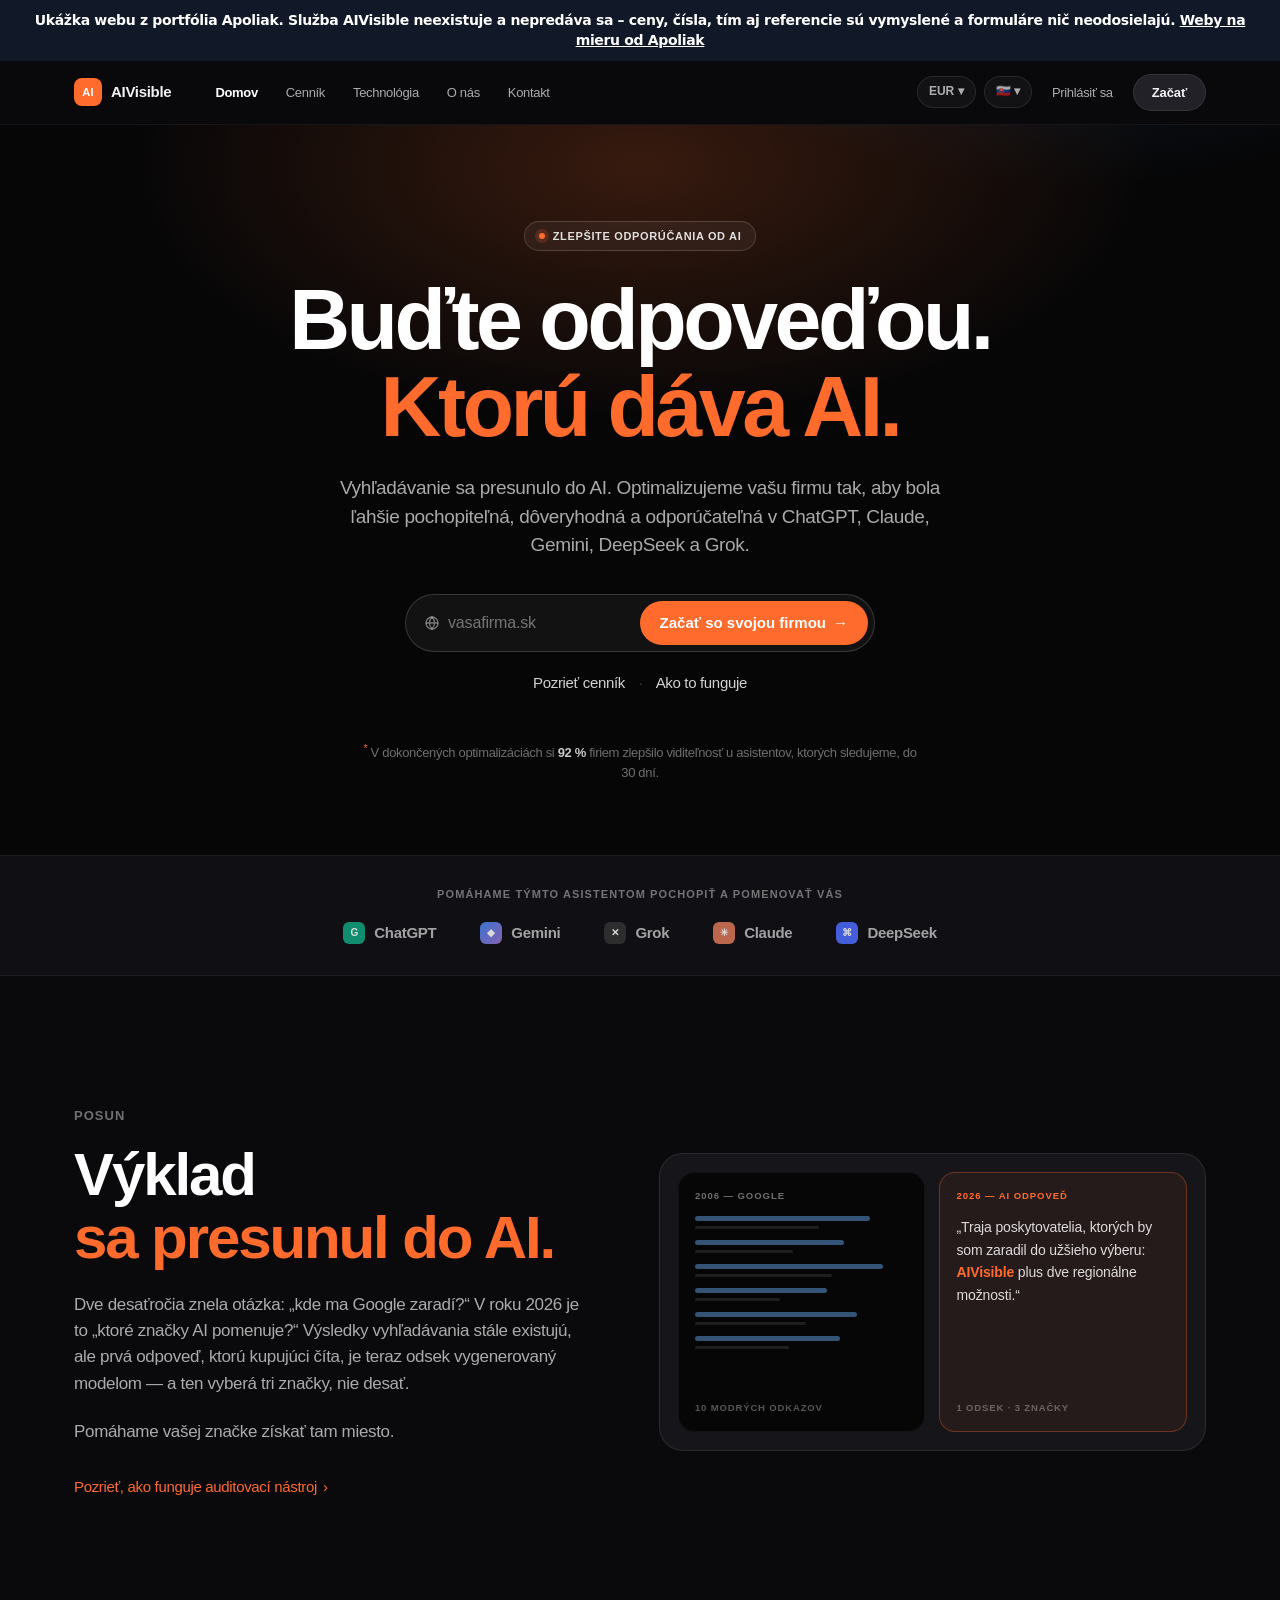
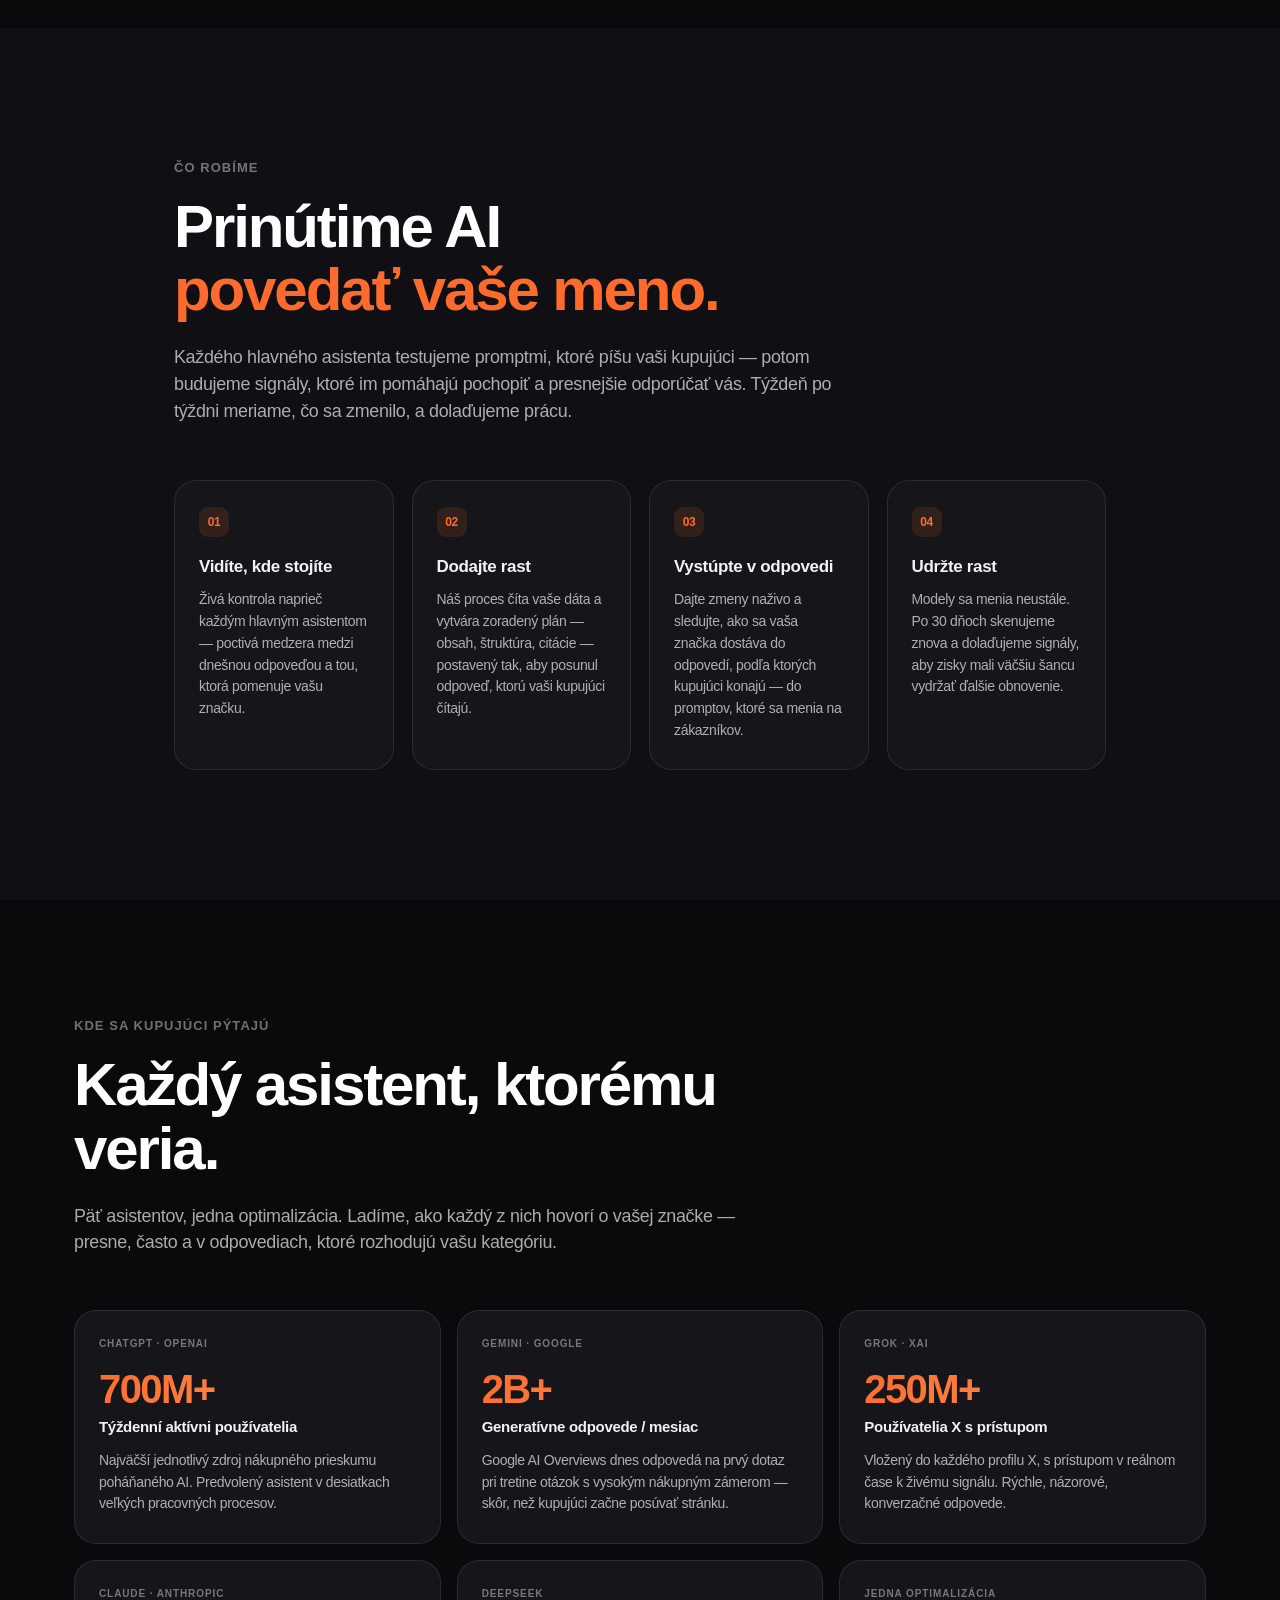
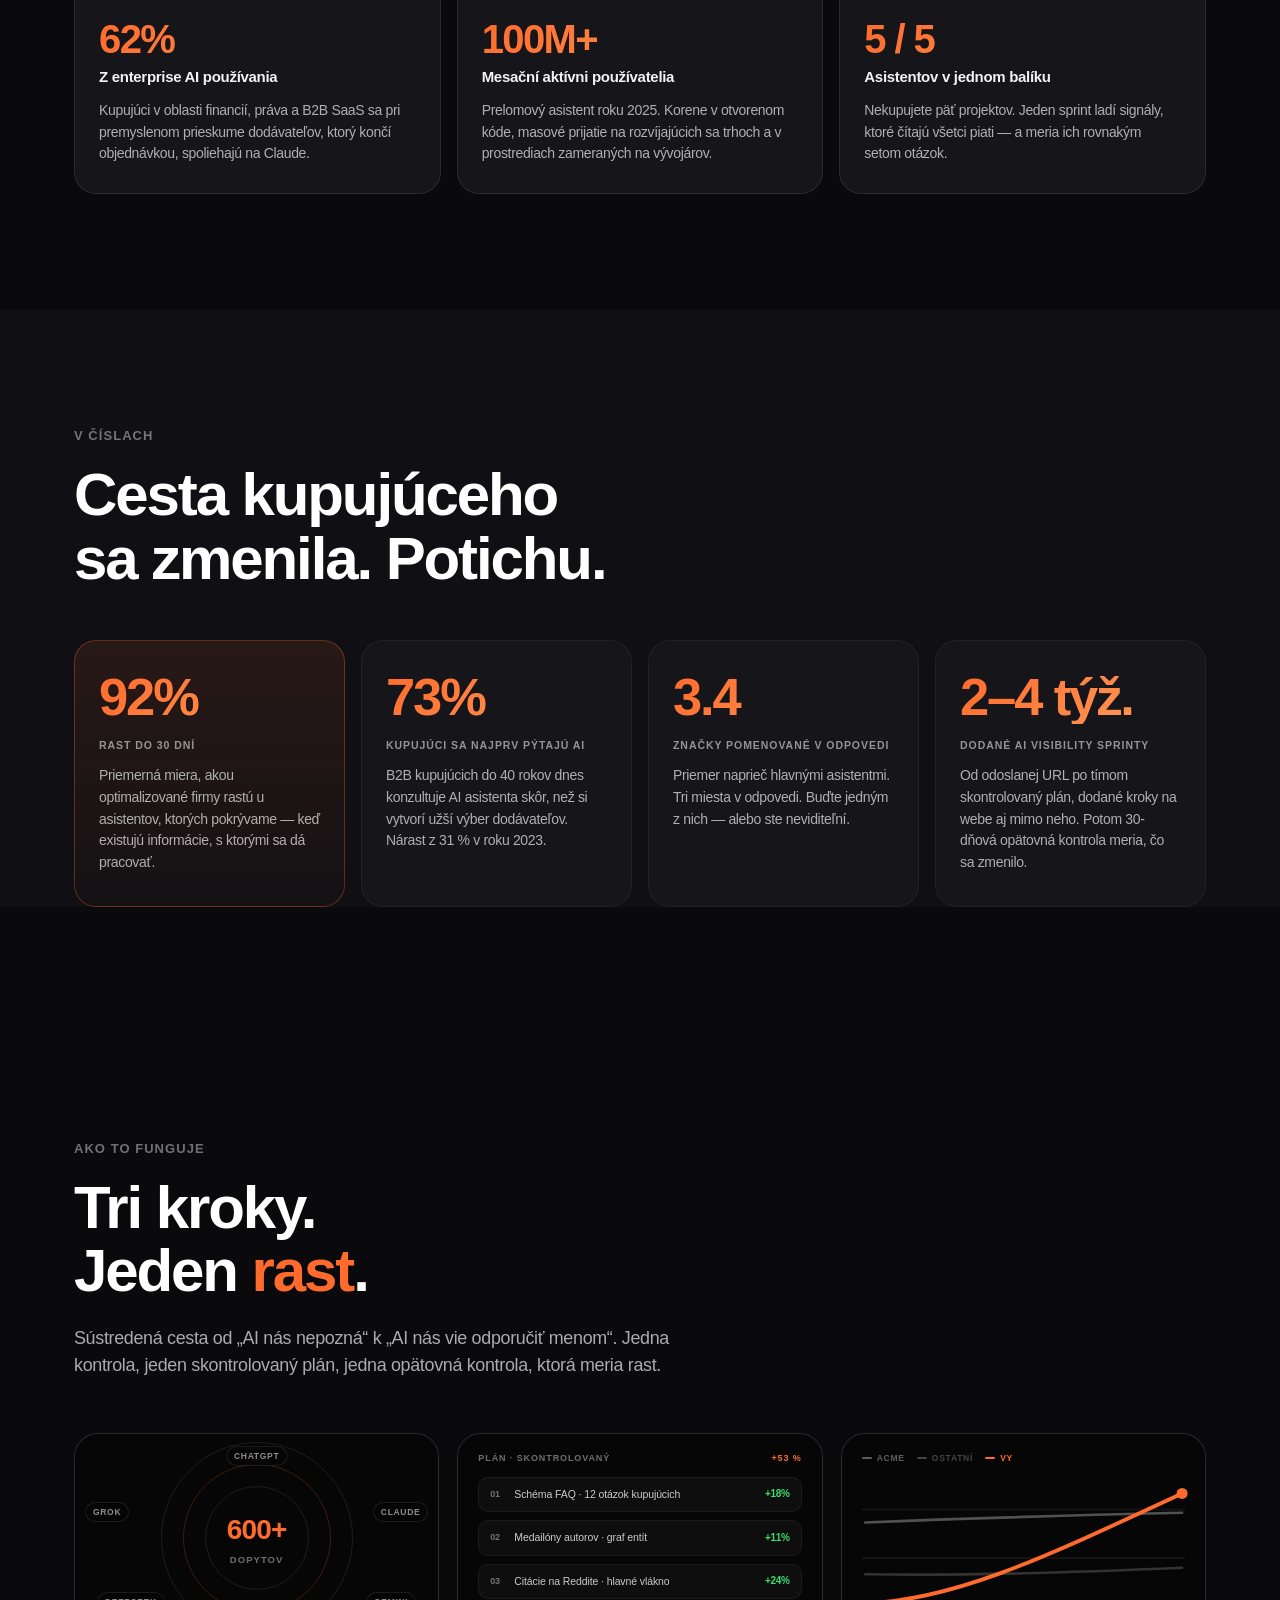
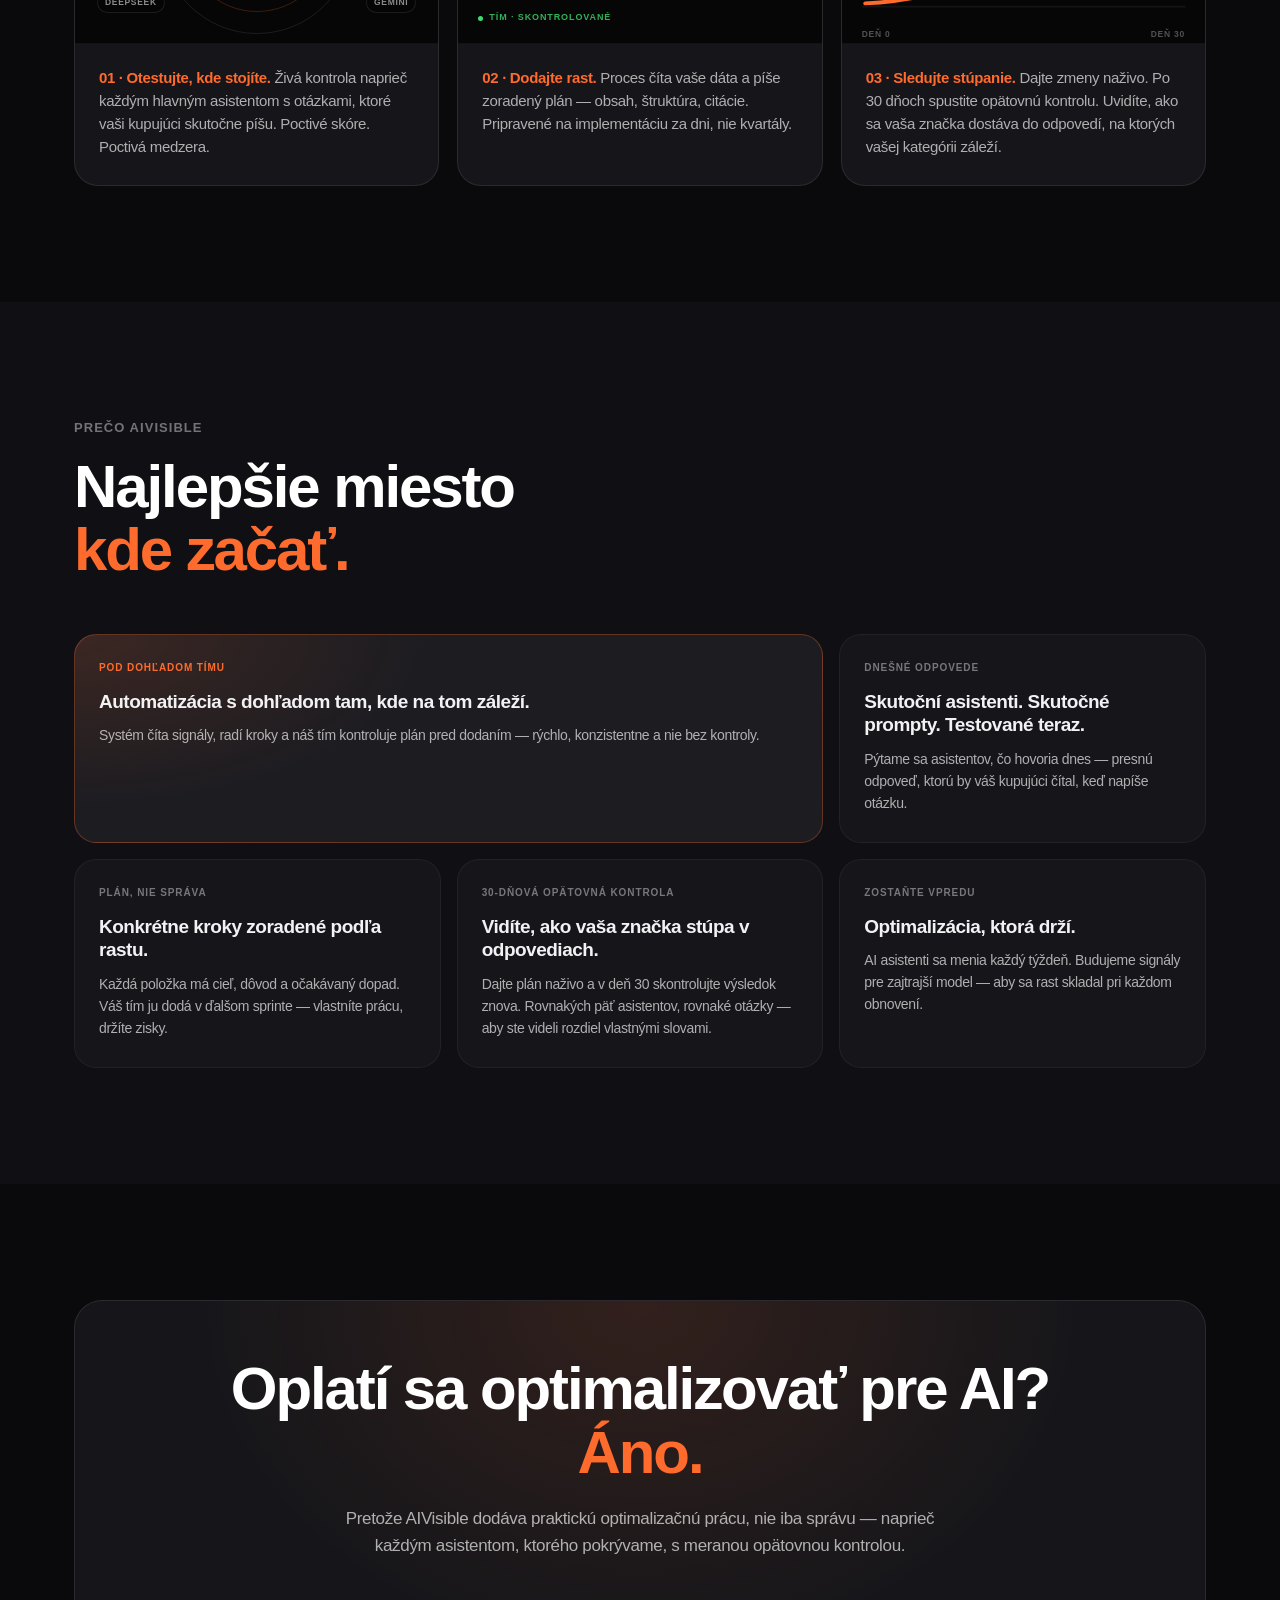
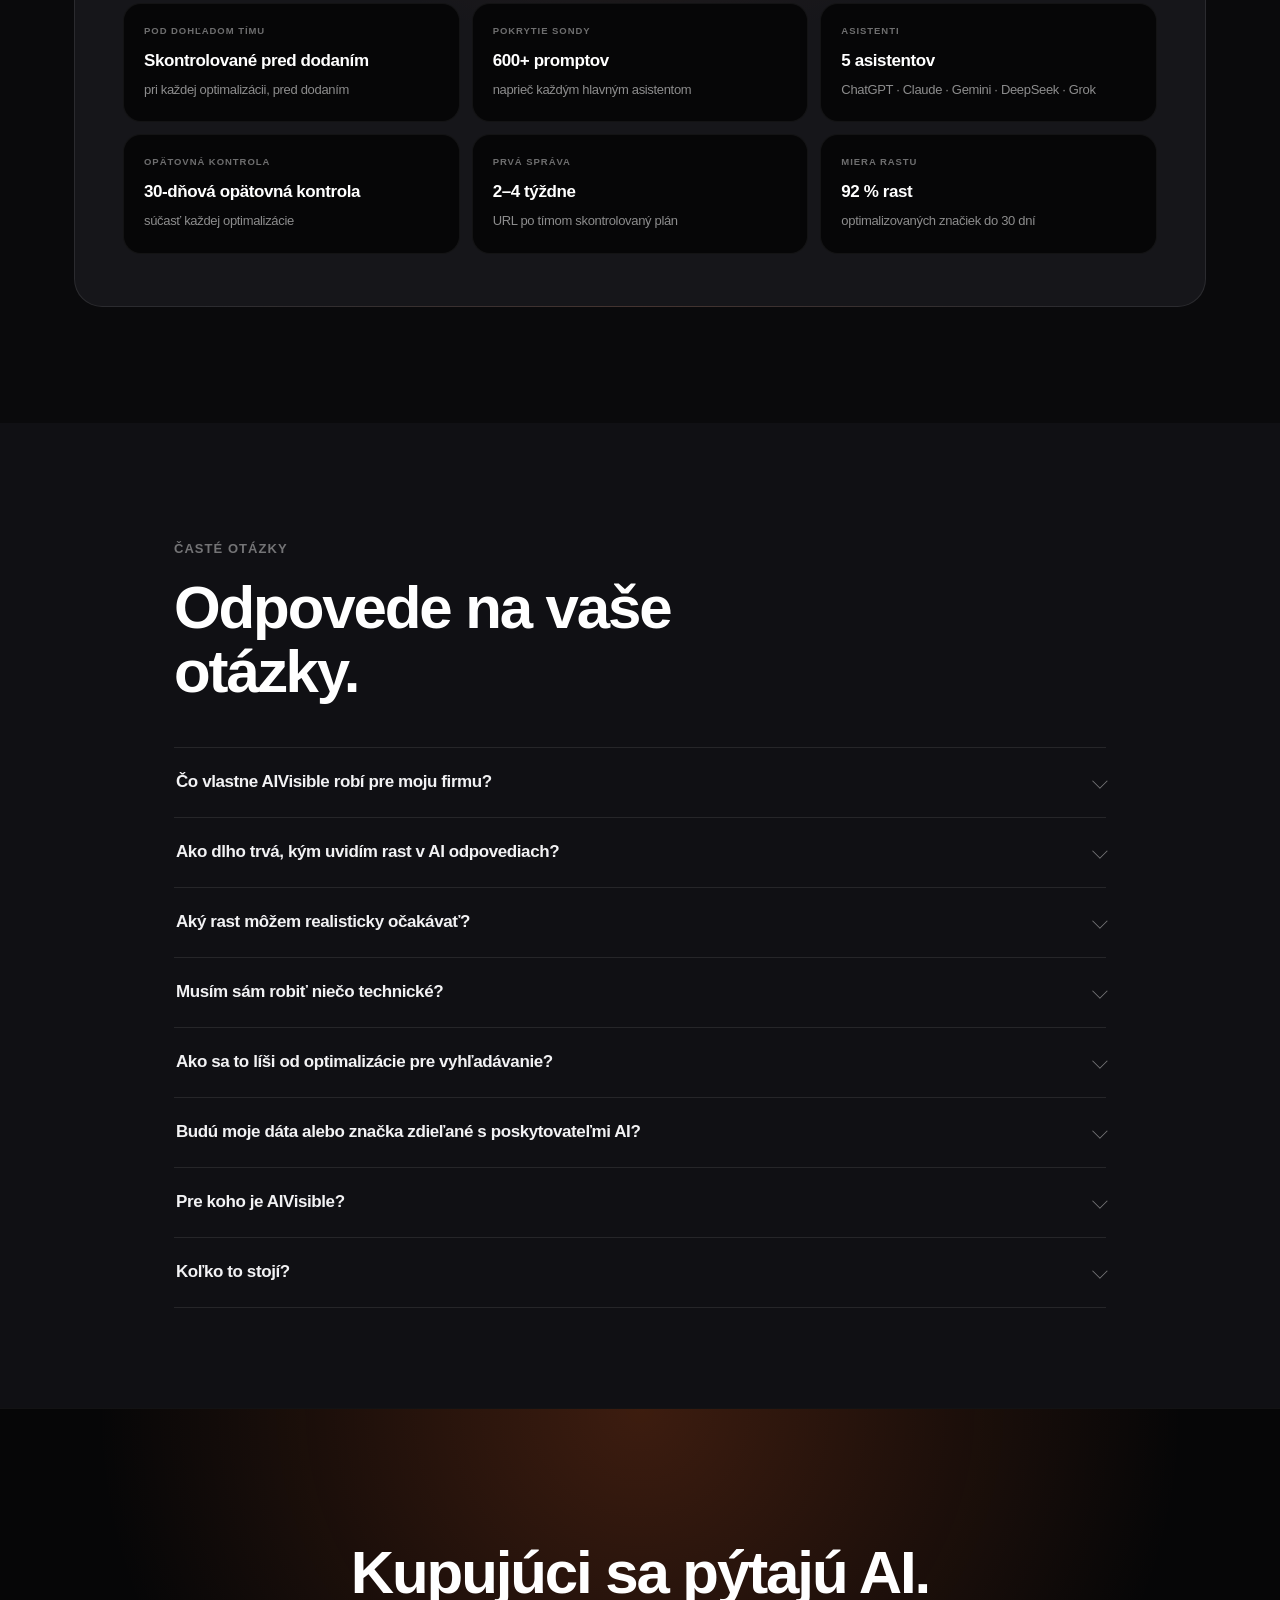
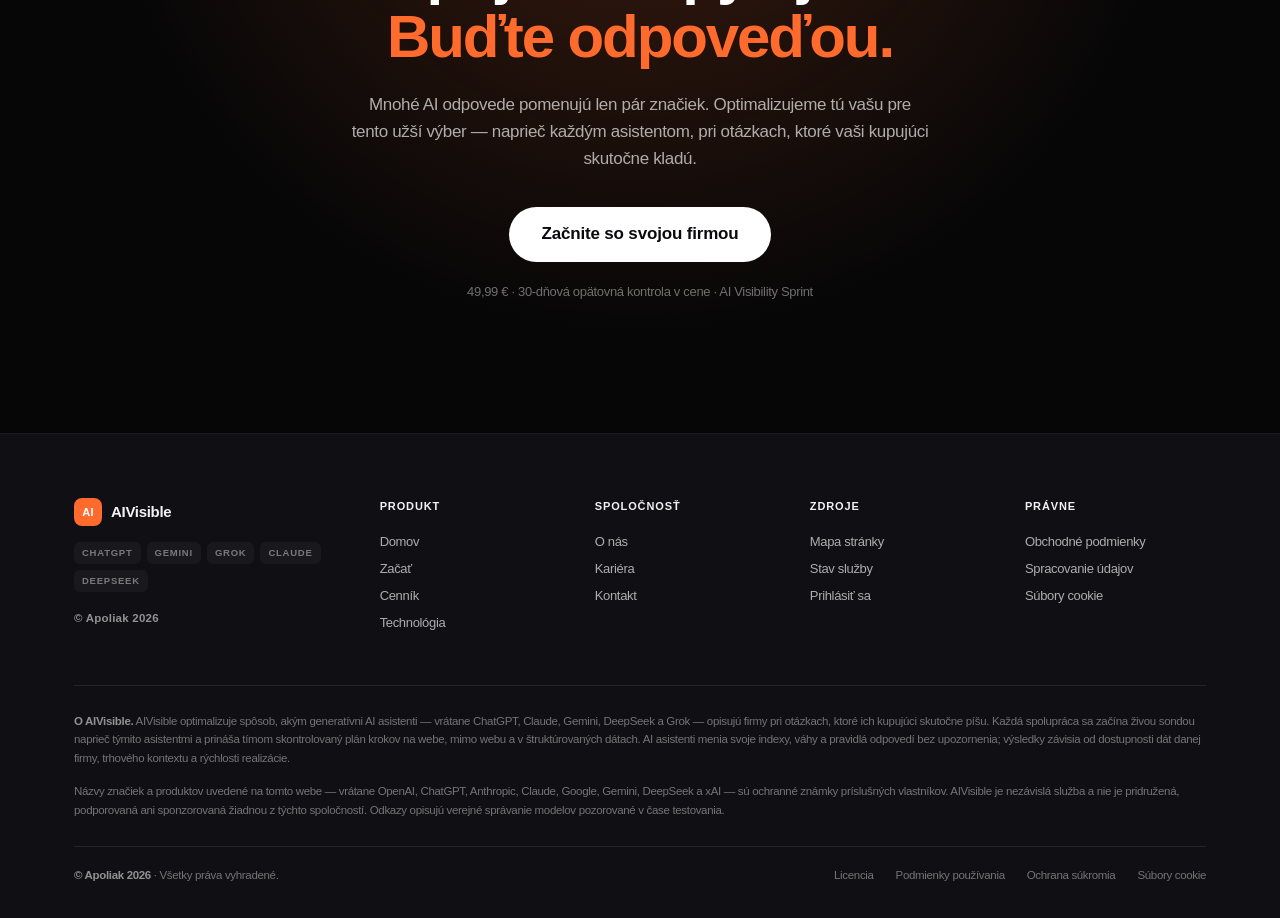
==== commit 5e57d333: "Označenie ukážky z portfólia" ====
--- a/index.html
+++ b/index.html
@@ -9,16 +9,18 @@
 <meta name="theme-color" content="#0a0a0c">
 <meta name="author" content="Apoliak">
 <meta name="copyright" content="© Apoliak 2026 — Všetky práva vyhradené">
-<link rel="canonical" href="https://aivisible.sk/">
+<link rel="canonical" href="https://apoliak7777.github.io/aivisible-web/">
 <meta property="og:type" content="website">
 <meta property="og:title" content="Buďte odpoveďou, ktorú dáva AI · AIVisible">
 <meta property="og:description" content="Optimalizujeme vašu firmu tak, aby ju AI asistenti chápali, dôverovali jej a odporúčali ju.">
+<meta property="og:url" content="https://apoliak7777.github.io/aivisible-web/">
 <meta property="og:locale" content="sk_SK">
 <link rel="icon" href="assets/img/icon.svg" type="image/svg+xml">
 <script>document.documentElement.className += " js";</script>
 <link rel="stylesheet" href="assets/css/style.css">
 </head>
 <body>
+<div role="note" style="background:#111827;color:#fff;font:600 14px/1.45 system-ui,-apple-system,'Segoe UI',sans-serif;padding:10px 16px;text-align:center;position:relative;z-index:9999">Ukážka webu z portfólia Apoliak. Služba AIVisible neexistuje a nepredáva sa – ceny, čísla, tím aj referencie sú vymyslené a formuláre nič neodosielajú. <a href="https://apoliak.online/" style="color:#fff;text-decoration:underline">Weby na mieru od Apoliak</a></div>
 
 <!-- ============================ HEADER ============================ -->
 <header class="nav">
